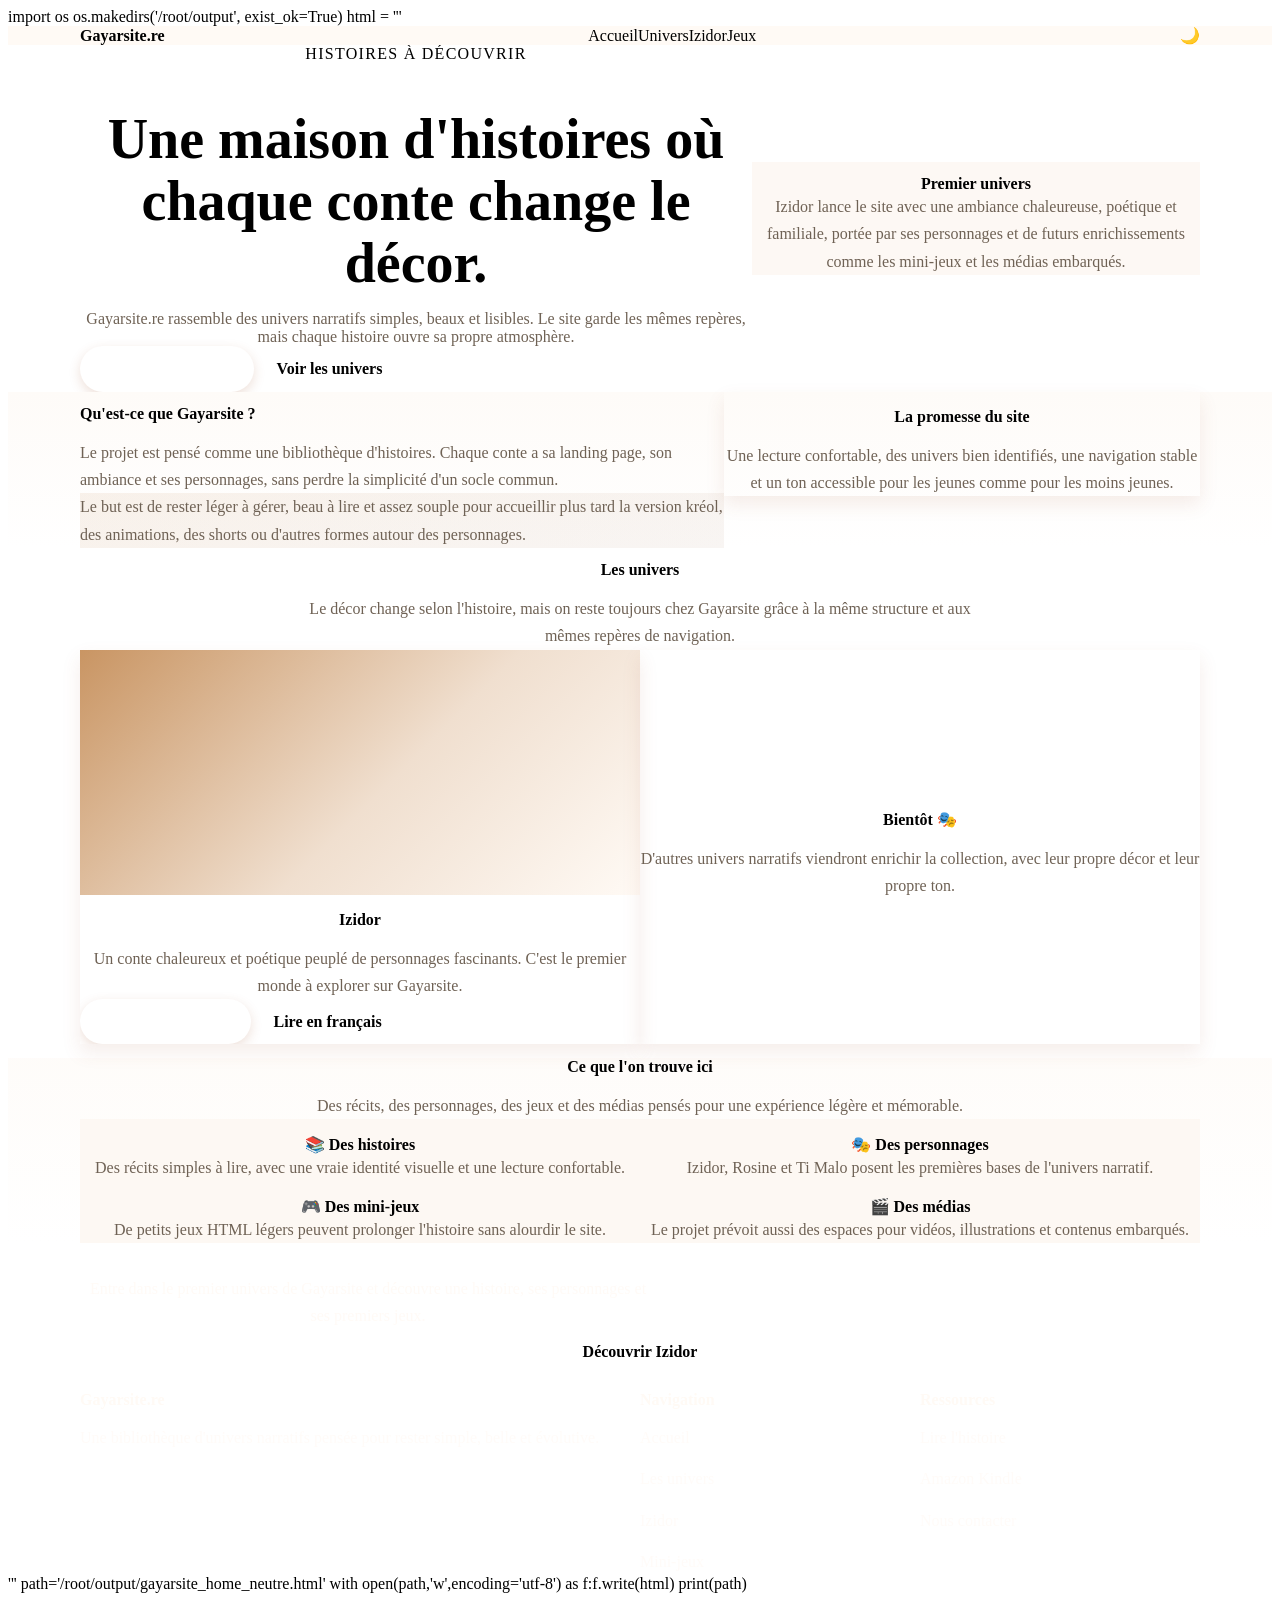
==== index.html @ 2371409d "Update index.html" ====
import os
os.makedirs('/root/output', exist_ok=True)
html = '''<!DOCTYPE html>
<html lang="fr">
<head>
  <meta charset="UTF-8">
  <meta name="viewport" content="width=device-width, initial-scale=1.0">
  <title>Gayarsite.re — Histoires et univers narratifs</title>
  <meta name="description" content="Gayarsite.re rassemble des histoires simples, belles et immersives. Découvrez Izidor, premier univers narratif du site.">
  <meta property="og:title" content="Gayarsite.re — Histoires et univers narratifs">
  <meta property="og:description" content="Chaque histoire a son univers, son décor et ses personnages.">
  <meta property="og:type" content="website">
  <meta property="og:url" content="https://gayarsite.re/">
  <meta name="twitter:card" content="summary_large_image">
  <meta name="twitter:title" content="Gayarsite.re — Histoires et univers narratifs">
  <meta name="twitter:description" content="Des histoires, des personnages, des mini-jeux et des univers à explorer.">
  <link rel="stylesheet" href="assets/commun/css/style.css">
  <link rel="stylesheet" href="assets/commun/css/theme-izidor.css">
  <link rel="icon" type="image/svg+xml" href="data:image/svg+xml,%3Csvg xmlns='http://www.w3.org/2000/svg' viewBox='0 0 100 100'%3E%3Crect width='100' height='100' rx='22' fill='%23fffaf5'/%3E%3Cpath d='M28 24h28c9 0 16 7 16 16v36H44c-9 0-16-7-16-16V24z' fill='none' stroke='%238c5431' stroke-width='6'/%3E%3Cpath d='M44 24v52' stroke='%23c99563' stroke-width='6'/%3E%3C/svg%3E">
  <style>
    :root{--color-surface:#fdf8f3;--color-muted:#6f6255;--color-inverse:#fffaf5}
    .skip-link{position:absolute;left:-9999px;top:auto}.skip-link:focus{left:1rem;top:1rem;background:#fff;padding:.75rem 1.25rem;border-radius:8px;z-index:2000;font-weight:600}
    .container{max-width:1120px;margin:0 auto;padding:0 var(--sp-lg)}
    header{position:sticky;top:0;z-index:100;background:rgba(255,250,245,.94);backdrop-filter:blur(12px);border-bottom:1px solid var(--color-border)}
    .header-content{max-width:1120px;margin:0 auto;padding:.85rem var(--sp-lg);display:flex;align-items:center;justify-content:space-between;gap:var(--sp-lg)}
    .logo{font-family:var(--font-serif);font-size:var(--text-xl);font-weight:700;color:var(--color-text);text-decoration:none}
    nav{display:flex;gap:var(--sp-lg);align-items:center}
    nav a{font-size:var(--text-sm);font-weight:500;color:var(--color-text);text-decoration:none;position:relative}
    nav a::after{content:"";position:absolute;bottom:-4px;left:0;width:0;height:2px;background:var(--color-primary);transition:width 150ms ease}
    nav a:hover::after,nav a.active::after{width:100%}
    nav a:hover{color:var(--color-primary)}
    .header-controls{display:flex;gap:.5rem;align-items:center}
    .icon-btn,.menu-toggle{background:none;border:1px solid var(--color-border);border-radius:999px;padding:.45rem .65rem;cursor:pointer;font-size:1rem;color:var(--color-text)}
    .menu-toggle{display:none}
    .hero{padding:var(--sp-3xl) 0;position:relative;overflow:hidden}
    .hero::before{content:"";position:absolute;inset:0;background:var(--hero-bg,radial-gradient(circle at 50% 40%,rgba(160,82,45,.14),transparent 60%));pointer-events:none}
    .hero-inner{position:relative;z-index:1;display:grid;grid-template-columns:1.2fr .8fr;gap:var(--sp-xl);align-items:center}
    .hero-label{font-size:var(--text-sm);letter-spacing:.08em;text-transform:uppercase;color:var(--color-primary);margin-bottom:var(--sp-md);display:block}
    .hero-copy h1{font-family:var(--font-serif);font-size:clamp(2.1rem,4.5vw,3.6rem);line-height:1.1;margin-bottom:var(--sp-lg)}
    .hero-copy>p{font-size:var(--text-lg);color:var(--color-muted);max-width:36rem;margin-bottom:var(--sp-xl)}
    .btn-row{display:flex;flex-wrap:wrap;gap:var(--sp-md)}
    .hero-panel{background:rgba(253,248,243,.9);border:1px solid var(--color-border);border-radius:var(--radius-lg);padding:var(--sp-xl);box-shadow:var(--shadow-md)}
    .hero-panel h2{font-family:var(--font-serif);font-size:var(--text-xl);margin-bottom:var(--sp-md)}
    .hero-panel p{color:var(--color-muted);font-size:var(--text-base);margin:0;line-height:1.7}
    .section{padding:var(--sp-2xl) 0}
    .section-title{font-family:var(--font-serif);font-size:var(--text-2xl);margin-bottom:var(--sp-md)}
    .section-intro{color:var(--color-muted);max-width:44rem;margin-bottom:var(--sp-xl);line-height:1.7}
    .center{text-align:center}.section-intro.center{margin-left:auto;margin-right:auto}
    .home-intro{padding:var(--sp-2xl) 0;border-top:1px solid var(--color-border);border-bottom:1px solid var(--color-border);background:linear-gradient(180deg,rgba(253,247,241,.5),transparent)}
    .intro-grid{display:grid;grid-template-columns:1.15fr .85fr;gap:var(--sp-xl);align-items:start}
    .accent-block{background:linear-gradient(135deg,rgba(201,149,99,.12),rgba(140,84,49,.06));border:1px solid var(--color-border);border-radius:var(--radius-lg);padding:var(--sp-xl);margin-top:var(--sp-lg)}
    .accent-block p{margin:0;color:var(--color-muted);line-height:1.7}
    .grid.cards-2{display:grid;grid-template-columns:repeat(2,minmax(0,1fr));gap:var(--sp-lg)}
    .card{background:var(--color-surface);border:1px solid var(--color-border);border-radius:var(--radius-lg);padding:var(--sp-xl);box-shadow:var(--shadow-sm);transition:transform 260ms ease,box-shadow 260ms ease}
    .card:hover{transform:translateY(-3px);box-shadow:var(--shadow-md)}
    .card h3{font-family:var(--font-serif);font-size:var(--text-xl);margin-bottom:var(--sp-md)}
    .card>p{color:var(--color-muted);line-height:1.7;margin-bottom:var(--sp-md)}
    .card>p:last-child{margin-bottom:0}
    .universe-card{padding:0;overflow:hidden}
    .universe-visual{aspect-ratio:16/7;background:linear-gradient(135deg,#c99563,#f0dfcf 55%,#fffaf5)}
    .universe-content{padding:var(--sp-xl)}
    .universe-content h3{font-family:var(--font-serif);font-size:var(--text-xl);margin-bottom:var(--sp-sm)}
    .universe-content>p{color:var(--color-muted);margin-bottom:var(--sp-lg);line-height:1.7}
    .feature-list{display:grid;grid-template-columns:repeat(2,minmax(0,1fr));gap:var(--sp-lg)}
    .feature-card{background:var(--color-surface);border:1px solid var(--color-border);border-radius:var(--radius-lg);padding:var(--sp-xl);box-shadow:var(--shadow-sm)}
    .feature-card h3{font-family:var(--font-serif);font-size:var(--text-lg);margin-bottom:var(--sp-sm)}
    .feature-card p{color:var(--color-muted);margin:0;line-height:1.7}
    .btn{display:inline-flex;align-items:center;justify-content:center;padding:.8rem 1.4rem;border-radius:999px;border:1px solid transparent;font-weight:600;font-size:var(--text-base);text-decoration:none;cursor:pointer;transition:transform 180ms ease,background 180ms ease,color 180ms ease,border-color 180ms ease}
    .btn:hover{transform:translateY(-1px);text-decoration:none}
    .btn-primary{background:var(--color-primary);color:white}
    .btn-primary:hover{background:#734324}
    .btn-secondary{background:transparent;border-color:var(--color-border);color:var(--color-text)}
    .btn-secondary:hover{border-color:var(--color-primary);color:var(--color-primary)}
    .cta-band{padding:var(--sp-3xl) 0}
    .cta-box{background:var(--color-primary);border-radius:calc(var(--radius-lg) + .5rem);padding:var(--sp-2xl);text-align:center;box-shadow:var(--shadow-lg)}
    .cta-box h2{font-family:var(--font-serif);font-size:var(--text-2xl);color:white;margin-bottom:var(--sp-md)}
    .cta-box>p{max-width:36rem;margin:0 auto var(--sp-xl);color:rgba(255,250,245,.9);line-height:1.7}
    .cta-box .btn{background:white;color:var(--color-primary);font-weight:700}
    .cta-box .btn:hover{background:var(--color-surface)}
    footer{margin-top:var(--sp-3xl);padding:var(--sp-2xl) 0;background:var(--color-dark-bg,#3d3328);border-top:1px solid var(--color-border)}
    .footer-grid{display:grid;grid-template-columns:2fr 1fr 1fr;gap:var(--sp-xl)}
    .footer-grid h3{font-family:var(--font-serif);font-size:var(--text-lg);color:var(--color-inverse);margin-bottom:var(--sp-md)}
    .footer-grid>div>p{font-size:var(--text-sm);color:rgba(255,250,245,.7);margin-bottom:var(--sp-sm);line-height:1.6}
    .footer-grid a{color:rgba(255,250,245,.75);text-decoration:none;font-size:var(--text-sm)}
    .footer-grid a:hover{color:var(--color-accent);text-decoration:underline}
    @media(max-width:900px){.hero-inner,.intro-grid,.grid.cards-2,.footer-grid{grid-template-columns:1fr}.hero{padding:var(--sp-2xl) 0}.hero-copy h1{font-size:clamp(1.9rem,7vw,2.8rem)}}
    @media(max-width:600px){.container{padding:0 var(--sp-md)}.header-content{padding:.75rem var(--sp-md)}.menu-toggle{display:inline-flex}nav{display:none;position:absolute;left:0;right:0;top:100%;flex-direction:column;background:var(--color-bg,#fffaf5);border-bottom:1px solid var(--color-border);padding:var(--sp-md) var(--sp-lg);gap:0;align-items:flex-start;z-index:200}nav.is-open{display:flex}nav a{padding:var(--sp-md) 0;border-bottom:1px solid var(--color-border);width:100%}nav a::after{display:none}.section,.hero{padding:var(--sp-xl) 0}.feature-list{grid-template-columns:1fr}.cta-box{padding:var(--sp-xl) var(--sp-lg)}.footer-grid{grid-template-columns:1fr;gap:var(--sp-lg)}}
    @media(prefers-reduced-motion:reduce){*,*::before,*::after{transition:none!important;animation:none!important}}
  </style>
</head>
<body class="theme-izidor">
  <a class="skip-link" href="#contenu">Aller au contenu</a>
  <header>
    <div class="header-content">
      <a href="index.html" class="logo">Gayarsite.re</a>
      <nav id="main-nav" aria-label="Navigation principale">
        <a href="index.html" class="active">Accueil</a>
        <a href="#univers">Univers</a>
        <a href="izidor/index.html">Izidor</a>
        <a href="izidor/jeux/index.html">Jeux</a>
      </nav>
      <div class="header-controls">
        <button class="icon-btn theme-toggle" type="button" aria-label="Activer le mode sombre">🌙</button>
        <button class="menu-toggle" type="button" aria-expanded="false" aria-controls="main-nav" aria-label="Ouvrir le menu">☰</button>
      </div>
    </div>
  </header>
  <main id="contenu">
    <section class="hero">
      <div class="container hero-inner">
        <div class="hero-copy">
          <span class="hero-label">Histoires à découvrir</span>
          <h1>Une maison d'histoires où chaque conte change le décor.</h1>
          <p>Gayarsite.re rassemble des univers narratifs simples, beaux et lisibles. Le site garde les mêmes repères, mais chaque histoire ouvre sa propre atmosphère.</p>
          <div class="btn-row">
            <a href="izidor/index.html" class="btn btn-primary">Entrer dans Izidor</a>
            <a href="#univers" class="btn btn-secondary">Voir les univers</a>
          </div>
        </div>
        <aside class="hero-panel" aria-label="Premier univers">
          <h2>Premier univers</h2>
          <p>Izidor lance le site avec une ambiance chaleureuse, poétique et familiale, portée par ses personnages et de futurs enrichissements comme les mini-jeux et les médias embarqués.</p>
        </aside>
      </div>
    </section>
    <section class="home-intro">
      <div class="container intro-grid">
        <div>
          <h2 class="section-title">Qu'est-ce que Gayarsite&nbsp;?</h2>
          <p class="section-intro">Le projet est pensé comme une bibliothèque d'histoires. Chaque conte a sa landing page, son ambiance et ses personnages, sans perdre la simplicité d'un socle commun.</p>
          <div class="accent-block">
            <p>Le but est de rester léger à gérer, beau à lire et assez souple pour accueillir plus tard la version kréol, des animations, des shorts ou d'autres formes autour des personnages.</p>
          </div>
        </div>
        <div class="card">
          <h3>La promesse du site</h3>
          <p>Une lecture confortable, des univers bien identifiés, une navigation stable et un ton accessible pour les jeunes comme pour les moins jeunes.</p>
        </div>
      </div>
    </section>
    <section id="univers" class="section">
      <div class="container">
        <h2 class="section-title">Les univers</h2>
        <p class="section-intro">Le décor change selon l'histoire, mais on reste toujours chez Gayarsite grâce à la même structure et aux mêmes repères de navigation.</p>
        <div class="grid cards-2">
          <article class="card universe-card">
            <div class="universe-visual" role="img" aria-label="Illustration de l'univers Izidor"></div>
            <div class="universe-content">
              <h3>Izidor</h3>
              <p>Un conte chaleureux et poétique peuplé de personnages fascinants. C'est le premier monde à explorer sur Gayarsite.</p>
              <div class="btn-row">
                <a href="izidor/index.html" class="btn btn-primary">Explorer l'univers</a>
                <a href="izidor/fr/index.html" class="btn btn-secondary">Lire en français</a>
              </div>
            </div>
          </article>
          <article class="card" style="display:flex;flex-direction:column;justify-content:center;min-height:220px;">
            <h3>Bientôt 🎭</h3>
            <p>D'autres univers narratifs viendront enrichir la collection, avec leur propre décor et leur propre ton.</p>
          </article>
        </div>
      </div>
    </section>
    <section class="section" style="background:linear-gradient(180deg,rgba(253,247,241,.4),transparent)">
      <div class="container">
        <h2 class="section-title center">Ce que l'on trouve ici</h2>
        <p class="section-intro center">Des récits, des personnages, des jeux et des médias pensés pour une expérience légère et mémorable.</p>
        <div class="feature-list">
          <article class="feature-card">
            <h3>📚 Des histoires</h3>
            <p>Des récits simples à lire, avec une vraie identité visuelle et une lecture confortable.</p>
          </article>
          <article class="feature-card">
            <h3>🎭 Des personnages</h3>
            <p>Izidor, Rosine et Ti Malo posent les premières bases de l'univers narratif.</p>
          </article>
          <article class="feature-card">
            <h3>🎮 Des mini-jeux</h3>
            <p>De petits jeux HTML légers peuvent prolonger l'histoire sans alourdir le site.</p>
          </article>
          <article class="feature-card">
            <h3>🎬 Des médias</h3>
            <p>Le projet prévoit aussi des espaces pour vidéos, illustrations et contenus embarqués.</p>
          </article>
        </div>
      </div>
    </section>
    <section class="cta-band">
      <div class="container">
        <div class="cta-box">
          <h2>Commencer avec Izidor</h2>
          <p>Entre dans le premier univers de Gayarsite et découvre une histoire, ses personnages et ses premiers jeux.</p>
          <a href="izidor/index.html" class="btn">Découvrir Izidor</a>
        </div>
      </div>
    </section>
  </main>
  <footer>
    <div class="container footer-grid">
      <div>
        <h3>Gayarsite.re</h3>
        <p>Une bibliothèque d'univers narratifs pensée pour rester simple, belle et évolutive.</p>
      </div>
      <div>
        <h3>Navigation</h3>
        <p><a href="index.html">Accueil</a></p>
        <p><a href="#univers">Les univers</a></p>
        <p><a href="izidor/index.html">Izidor</a></p>
        <p><a href="izidor/jeux/index.html">Mini-jeux</a></p>
      </div>
      <div>
        <h3>Ressources</h3>
        <p><a href="izidor/fr/index.html">Lire l'histoire</a></p>
        <p><a href="https://amazon.fr/" target="_blank" rel="noopener noreferrer">Amazon Kindle</a></p>
        <p><a href="mailto:contact@gayarsite.re">Nous contacter</a></p>
      </div>
    </div>
  </footer>
  <script>
    const toggle = document.querySelector('.menu-toggle');
    const nav = document.querySelector('#main-nav');
    if (toggle && nav) {
      toggle.addEventListener('click', () => {
        const open = nav.classList.toggle('is-open');
        toggle.setAttribute('aria-expanded', String(open));
      });
    }
  </script>
</body>
</html>'''
path='/root/output/gayarsite_home_neutre.html'
with open(path,'w',encoding='utf-8') as f:f.write(html)
print(path)
---- assets/commun/css/style.css ----
import os, json
os.makedirs('/root/output', exist_ok=True)
css = r''':root {
  --font-serif: 'Georgia', 'Garamond', serif;
  --font-sans: -apple-system, BlinkMacSystemFont, 'Segoe UI', 'Roboto', 'Helvetica Neue', sans-serif;
  --font-mono: 'Courier New', monospace;
  --sp-xs: 0.5rem;
  --sp-sm: 1rem;
  --sp-md: 1.5rem;
  --sp-lg: 2rem;
  --sp-xl: 3rem;
  --sp-2xl: 4rem;
  --sp-3xl: 5rem;
  --text-sm: 0.875rem;
  --text-base: 1rem;
  --text-lg: 1.125rem;
  --text-xl: 1.5rem;
  --text-2xl: 2rem;
  --text-3xl: 2.5rem;
  --text-4xl: 3.5rem;
  --line-tight: 1.2;
  --line-normal: 1.5;
  --line-relaxed: 1.75;
  --radius-sm: 4px;
  --radius-md: 8px;
  --radius-lg: 12px;
  --radius-xl: 16px;
  --shadow-sm: 0 1px 2px rgba(0, 0, 0, 0.05);
  --shadow-md: 0 4px 6px rgba(0, 0, 0, 0.1);
  --shadow-lg: 0 8px 16px rgba(0, 0, 0, 0.15);
  --shadow-xl: 0 16px 32px rgba(0, 0, 0, 0.2);
  --transition-fast: 150ms ease-in-out;
  --transition-normal: 300ms ease-in-out;
  --transition-slow: 500ms ease-in-out;
  --z-base: 1;
  --z-dropdown: 100;
  --z-sticky: 500;
  --z-modal: 1000;
  --color-bg: #fffaf5;
  --color-surface: #fdf8f3;
  --color-light: #f5ebdf;
  --color-soft: #efe0cf;
  --color-text: #2c2416;
  --color-muted: #6f6255;
  --color-primary: #a0522d;
  --color-accent: #d4a574;
  --color-secondary: #e8d4c0;
  --color-border: rgba(160, 82, 45, 0.18);
  --color-dark: #1f1812;
  --color-dark-bg: #2b241d;
  --color-inverse: #fffaf5;
  --hero-bg: radial-gradient(circle at 50% 50%, rgba(160, 82, 45, 0.1) 0%, transparent 100%);
  color-scheme: light dark;
}
*,*::before,*::after{box-sizing:border-box;margin:0;padding:0}
html{scroll-behavior:smooth;-webkit-font-smoothing:antialiased;-moz-osx-font-smoothing:grayscale}
body{font-family:var(--font-sans);font-size:var(--text-base);line-height:var(--line-normal);color:var(--color-text);background-color:var(--color-bg);transition:background-color var(--transition-normal),color var(--transition-normal)}
h1,h2,h3,h4,h5,h6{font-family:var(--font-serif);font-weight:700;line-height:var(--line-tight);margin-bottom:var(--sp-md);color:var(--color-text)}
h1{font-size:var(--text-4xl)}h2{font-size:var(--text-3xl)}h3{font-size:var(--text-2xl)}h4{font-size:var(--text-xl)}h5,h6{font-size:var(--text-lg)}
p{margin-bottom:var(--sp-md);line-height:var(--line-relaxed)}
a{color:var(--color-primary);text-decoration:none;transition:color var(--transition-fast)}
a:hover{color:var(--color-accent);text-decoration:underline}
a:focus-visible,button:focus-visible{outline:2px solid var(--color-primary);outline-offset:2px}
img{max-width:100%;height:auto;display:block}
header{position:sticky;top:0;z-index:var(--z-sticky);background-color:var(--color-bg);border-bottom:1px solid var(--color-border)}
.header-content{display:flex;align-items:center;justify-content:space-between;padding:var(--sp-md) var(--sp-lg);max-width:1400px;margin:0 auto;gap:var(--sp-md)}
.logo{font-family:var(--font-serif);font-size:var(--text-2xl);font-weight:700;color:var(--color-primary);display:flex;align-items:center;gap:var(--sp-sm)}
nav{display:flex;gap:var(--sp-lg);align-items:center}
nav a{font-size:var(--text-sm);font-weight:500;color:var(--color-text);position:relative}
nav a:hover{color:var(--color-primary);text-decoration:none}
nav a::after{content:'';position:absolute;bottom:-4px;left:0;width:0;height:2px;background-color:var(--color-primary);transition:width var(--transition-fast)}
nav a:hover::after,nav a.active::after{width:100%}
.header-controls{display:flex;gap:var(--sp-sm);align-items:center}
button.theme-toggle,button.menu-toggle,.icon-btn,.menu-toggle{background:none;border:1px solid var(--color-border);cursor:pointer;font-size:var(--text-xl);padding:var(--sp-xs);color:var(--color-text);border-radius:999px}
button.theme-toggle:hover,button.menu-toggle:hover{color:var(--color-primary)}
button.menu-toggle{display:none}
main{max-width:1400px;margin:0 auto}
section{padding:var(--sp-2xl) var(--sp-lg)}
section.hero{padding:var(--sp-3xl) var(--sp-lg);text-align:center;position:relative;overflow:hidden}
section.hero::before{content:'';position:absolute;inset:0;background:var(--hero-bg);z-index:0}
section.hero > *{position:relative;z-index:1}
section.hero h1{margin-bottom:var(--sp-lg);font-size:clamp(2rem,10vw,3.5rem)}
section.hero p{margin-bottom:var(--sp-lg);font-size:var(--text-lg);max-width:800px;margin-left:auto;margin-right:auto}
.container{max-width:1400px;margin:0 auto;padding:0 var(--sp-lg)}
.btn{display:inline-block;padding:var(--sp-md) var(--sp-lg);border:none;border-radius:var(--radius-lg);font-family:inherit;font-size:var(--text-base);font-weight:600;cursor:pointer;transition:transform var(--transition-fast),background-color var(--transition-fast),color var(--transition-fast),box-shadow var(--transition-fast);text-decoration:none;text-align:center}
.btn:hover{transform:translateY(-2px);text-decoration:none}
.btn-primary{background-color:var(--color-primary);color:white}.btn-primary:hover{background-color:var(--color-accent);box-shadow:var(--shadow-md)}
.btn-secondary{background-color:var(--color-secondary);color:var(--color-dark);border:1px solid var(--color-primary)}.btn-secondary:hover{background-color:var(--color-light)}
.btn-tertiary{background-color:transparent;color:var(--color-primary);border:2px solid var(--color-primary)}.btn-tertiary:hover{background-color:var(--color-primary);color:white}
.btn-disabled,.btn:disabled{opacity:0.5;cursor:not-allowed;pointer-events:none}
.btn-block{display:block;width:100%}.btn-sm{padding:var(--sp-sm) var(--sp-md);font-size:var(--text-sm)}.btn-lg{padding:var(--sp-lg) var(--sp-xl);font-size:var(--text-lg)}
.card{background-color:var(--color-light);border-radius:var(--radius-lg);overflow:hidden;box-shadow:var(--shadow-md);transition:transform var(--transition-normal),box-shadow var(--transition-normal);text-align:center}
.card:hover{transform:translateY(-4px);box-shadow:var(--shadow-lg)}
.card-image{width:100%;height:300px;object-fit:cover}.card-content{padding:var(--sp-lg)}.card-title{font-size:var(--text-xl);font-family:var(--font-serif);margin-bottom:var(--sp-md)}.card-text{font-size:var(--text-base);color:var(--color-text);margin-bottom:var(--sp-md)}
.cards-grid{display:grid;grid-template-columns:repeat(auto-fit,minmax(240px,1fr));gap:var(--sp-lg);margin:var(--sp-lg) 0}
.content-wrapper{max-width:900px;margin:0 auto;padding:var(--sp-lg)}
.article-content{font-size:var(--text-lg);line-height:var(--line-relaxed)}
.article-content h2,.article-content h3{margin-top:var(--sp-xl);margin-bottom:var(--sp-md)}
.article-content p{margin-bottom:var(--sp-md)}
.character-card{display:flex;gap:var(--sp-lg);margin:var(--sp-xl) 0;padding:var(--sp-lg);background-color:var(--color-light);border-radius:var(--radius-lg);align-items:flex-start}
.character-image{flex-shrink:0;width:150px;height:150px;border-radius:var(--radius-lg);object-fit:cover}
.character-content h3{margin-top:0}
.media-section{margin:var(--sp-xl) 0;padding:var(--sp-lg);background-color:var(--color-light);border-radius:var(--radius-lg);text-align:center}
.media-embed{position:relative;width:100%;padding-bottom:56.25%;height:0;overflow:hidden;border-radius:var(--radius-lg);margin:var(--sp-lg) 0;background-color:#000}
.media-embed iframe{position:absolute;inset:0;width:100%;height:100%;border:none;border-radius:var(--radius-lg)}
.kindle-block{margin:var(--sp-xl) 0;padding:var(--sp-lg);background:linear-gradient(135deg,var(--color-primary) 0%,var(--color-accent) 100%);border-radius:var(--radius-lg);text-align:center;color:white;box-shadow:var(--shadow-md)}
.kindle-block h3{color:white}.kindle-block p{color:rgba(255,255,255,0.95)}.kindle-block .btn{margin-top:var(--sp-md);background-color:white;color:var(--color-primary)}
.coming-soon{text-align:center;padding:var(--sp-3xl) var(--sp-lg);background-color:var(--color-light);border-radius:var(--radius-lg);border:2px dashed var(--color-secondary)}
.breadcrumb{display:flex;gap:var(--sp-sm);margin:var(--sp-lg) 0;font-size:var(--text-sm);padding:0 var(--sp-lg)}
.breadcrumb a{color:var(--color-primary)}.breadcrumb span{color:var(--color-text);opacity:0.7}
.footer-content{max-width:1400px;margin:0 auto}
footer{margin-top:var(--sp-3xl);padding:var(--sp-2xl) var(--sp-lg);background-color:var(--color-dark-bg);border-top:1px solid var(--color-border);color:var(--color-inverse)}
.footer-grid{display:grid;grid-template-columns:repeat(auto-fit,minmax(250px,1fr));gap:var(--sp-2xl);margin-bottom:var(--sp-2xl)}
.footer-section h3{font-size:var(--text-lg);margin-bottom:var(--sp-md)}.footer-section ul{list-style:none}.footer-section li{margin-bottom:var(--sp-sm)}.footer-section a{font-size:var(--text-sm);color:var(--color-inverse)}
.footer-bottom{border-top:1px solid var(--color-border);padding-top:var(--sp-lg);text-align:center;font-size:var(--text-sm);opacity:0.8}
.text-center{text-align:center}.text-right{text-align:right}.mt-0{margin-top:0}.mt-xs{margin-top:var(--sp-xs)}.mt-sm{margin-top:var(--sp-sm)}.mt-md{margin-top:var(--sp-md)}.mt-lg{margin-top:var(--sp-lg)}.mt-xl{margin-top:var(--sp-xl)}.mb-0{margin-bottom:0}.mb-xs{margin-bottom:var(--sp-xs)}.mb-sm{margin-bottom:var(--sp-sm)}.mb-md{margin-bottom:var(--sp-md)}.mb-lg{margin-bottom:var(--sp-lg)}.mb-xl{margin-bottom:var(--sp-xl)}.py-lg{padding:var(--sp-lg) 0}.px-lg{padding:0 var(--sp-lg)}
.sr-only{position:absolute;width:1px;height:1px;padding:0;margin:-1px;overflow:hidden;clip:rect(0,0,0,0);white-space:nowrap;border-width:0}
.hero, .section, .cta-box, .intro-band, .story, .panel { text-align: center; }
.section-intro, .intro-band p, .story p, .cta-box p { max-width: 52rem; margin-left: auto; margin-right: auto; }
.card p, .character-card p, .panel p { margin-left: auto; margin-right: auto; }
@media (max-width:768px){:root{--text-4xl:2.5rem;--text-3xl:2rem;--text-2xl:1.5rem;--sp-3xl:3rem;--sp-2xl:2.5rem}button.menu-toggle{display:block}nav{position:absolute;top:100%;left:0;right:0;flex-direction:column;gap:0;background-color:var(--color-bg);border-bottom:1px solid var(--color-border);padding:var(--sp-md);display:none;align-items:flex-start}nav.active{display:flex}nav a{padding:var(--sp-md);border-bottom:1px solid var(--color-border);width:100%}nav a::after{display:none}.header-content{padding:var(--sp-md)}section{padding:var(--sp-xl) var(--sp-md)}.cards-grid{grid-template-columns:1fr}.character-card{flex-direction:column;align-items:center;text-align:center}.card-image{height:240px}}
@media (prefers-reduced-motion:reduce){*,*::before,*::after{animation-duration:0.01ms!important;animation-iteration-count:1!important;transition-duration:0.01ms!important;scroll-behavior:auto!important}}'''
path='/root/output/gayarsite_global_izidor.css'
with open(path,'w',encoding='utf-8') as f: f.write(css)
print(path)
---- assets/commun/css/theme-izidor.css ----
import os
os.makedirs('/root/output', exist_ok=True)
css = r''':root{
  --color-primary:#8c5431;
  --color-accent:#c99563;
  --color-secondary:#e8d4c0;
  --color-light:#fdf8f3;
  --color-dark:#2c2416;
  --color-text:#2c2416;
  --color-bg:#fffaf5;
  --color-border:rgba(140,84,49,.18);
  --color-dark-bg:#3d3328;
  --hero-bg:radial-gradient(circle at 50% 40%, rgba(160,82,45,.15) 0%, transparent 60%),linear-gradient(180deg, rgba(253,248,243,1) 0%, rgba(232,212,192,.18) 100%);
}
.theme-izidor{--color-primary:#8c5431;--color-accent:#c99563;--color-secondary:#e8d4c0;--color-light:#fdf8f3;--color-dark:#2c2416;--color-text:#2c2416;--color-bg:#fffaf5;--color-border:rgba(140,84,49,.18);--color-dark-bg:#3d3328;--hero-bg:radial-gradient(circle at 50% 40%, rgba(160,82,45,.15) 0%, transparent 60%),linear-gradient(180deg, rgba(253,248,243,1) 0%, rgba(232,212,192,.18) 100%);background-image:radial-gradient(circle at 20% 80%, rgba(212,165,116,.03) 0%, transparent 50%),radial-gradient(circle at 80% 20%, rgba(160,82,45,.02) 0%, transparent 50%)}
@media (prefers-color-scheme: dark){.theme-izidor{--color-text:#e8d4c0;--color-bg:#2c2416;--color-light:#3d3328;--color-secondary:#5a4636;--color-dark-bg:#1a1512;--color-border:rgba(160,82,45,.35);--hero-bg:radial-gradient(circle at 50% 40%, rgba(160,82,45,.18) 0%, transparent 60%),linear-gradient(180deg, rgba(44,36,22,1) 0%, rgba(61,51,40,1) 100%)}}
.theme-izidor header{background:rgba(255,250,245,.95);backdrop-filter:blur(12px)}
.theme-izidor footer{background-color:var(--color-dark-bg);color:var(--color-secondary)}
.theme-izidor .footer-section a{color:var(--color-secondary)}
.theme-izidor .footer-section a:hover{color:var(--color-accent)}
.theme-izidor section.hero{background:var(--hero-bg)}
.theme-izidor .card,.theme-izidor .character-card,.theme-izidor .media-section,.theme-izidor .coming-soon{background:linear-gradient(135deg, var(--color-light) 0%, rgba(232,212,192,.22) 100%);border:1px solid var(--color-border);box-shadow:0 8px 18px rgba(160,82,45,.10)}
.theme-izidor .card-title,.theme-izidor .character-content h3,.theme-izidor .media-section h3,.theme-izidor .section-title{color:var(--color-primary)}
.theme-izidor .character-image{border:3px solid var(--color-accent);box-shadow:0 4px 12px rgba(160,82,45,.18)}
.theme-izidor .btn-primary{background:var(--color-primary);box-shadow:0 4px 12px rgba(160,82,45,.18)}
.theme-izidor .btn-primary:hover{background:#734324}
.theme-izidor .btn-secondary{background-color:var(--color-secondary);color:var(--color-primary);border:1px solid var(--color-primary)}
.theme-izidor .btn-secondary:hover{background-color:var(--color-accent);color:#fff}
.theme-izidor .btn-tertiary{color:var(--color-primary);border:2px solid var(--color-primary)}
.theme-izidor .btn-tertiary:hover{background-color:var(--color-primary);color:#fff}
.theme-izidor .kindle-block{background:linear-gradient(135deg, var(--color-primary) 0%, var(--color-accent) 100%);box-shadow:0 8px 24px rgba(160,82,45,.24)}
.theme-izidor .teaser-history{background:linear-gradient(135deg, rgba(212,165,116,.12) 0%, rgba(160,82,45,.06) 100%);border:1px solid var(--color-accent)}
.theme-izidor .universes-section{background:linear-gradient(135deg, rgba(253,248,243,.5) 0%, rgba(232,212,192,.1) 100%)}
.theme-izidor .narrative-section{border-bottom:1px solid rgba(212,165,116,.2)}
.theme-izidor .narrative-section h2{color:var(--color-primary);border-left:4px solid var(--color-accent);padding-left:var(--sp-md)}
.theme-izidor .games-section{background:linear-gradient(135deg, rgba(232,212,192,.2) 0%, rgba(212,165,116,.1) 100%)}
@media (max-width:768px){.theme-izidor .universes-grid{grid-template-columns:1fr}}'''
path='/root/output/theme_izidor_rectifie.css'
with open(path,'w',encoding='utf-8') as f:f.write(css)
print(path)
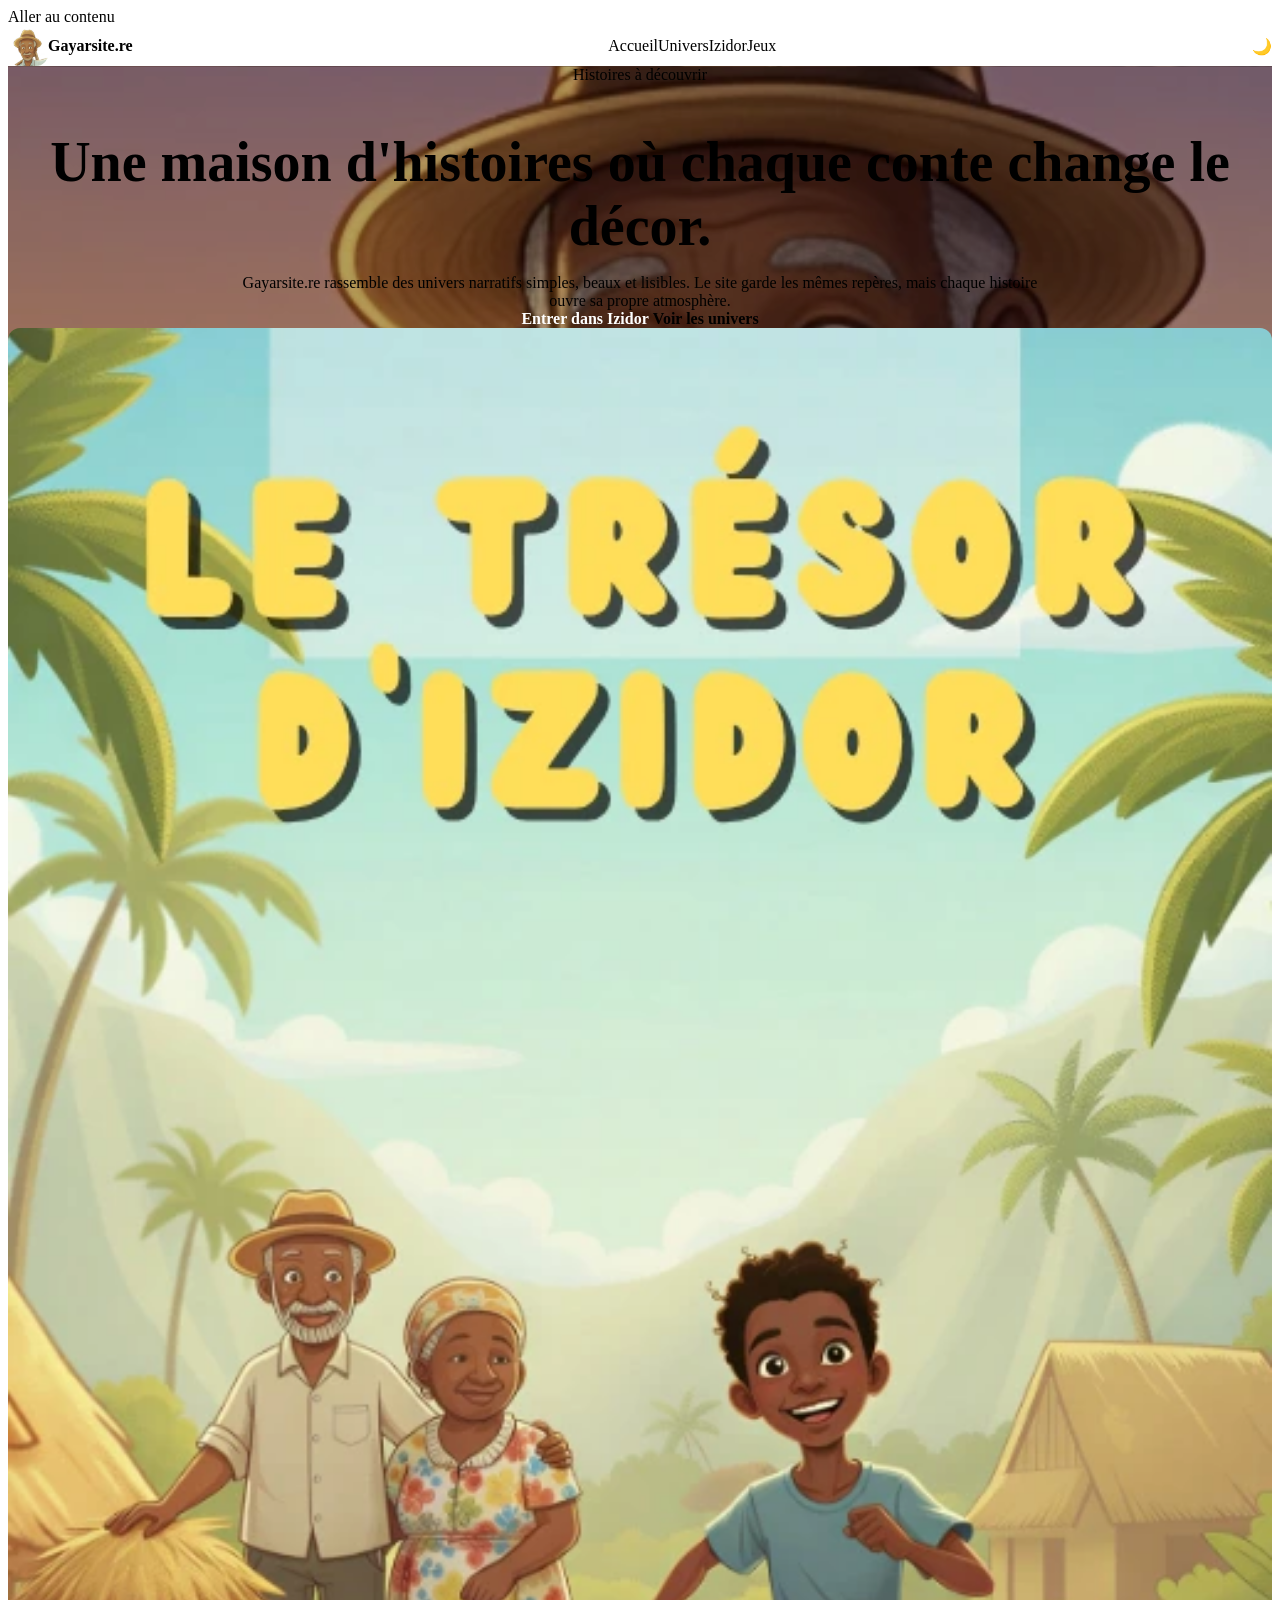
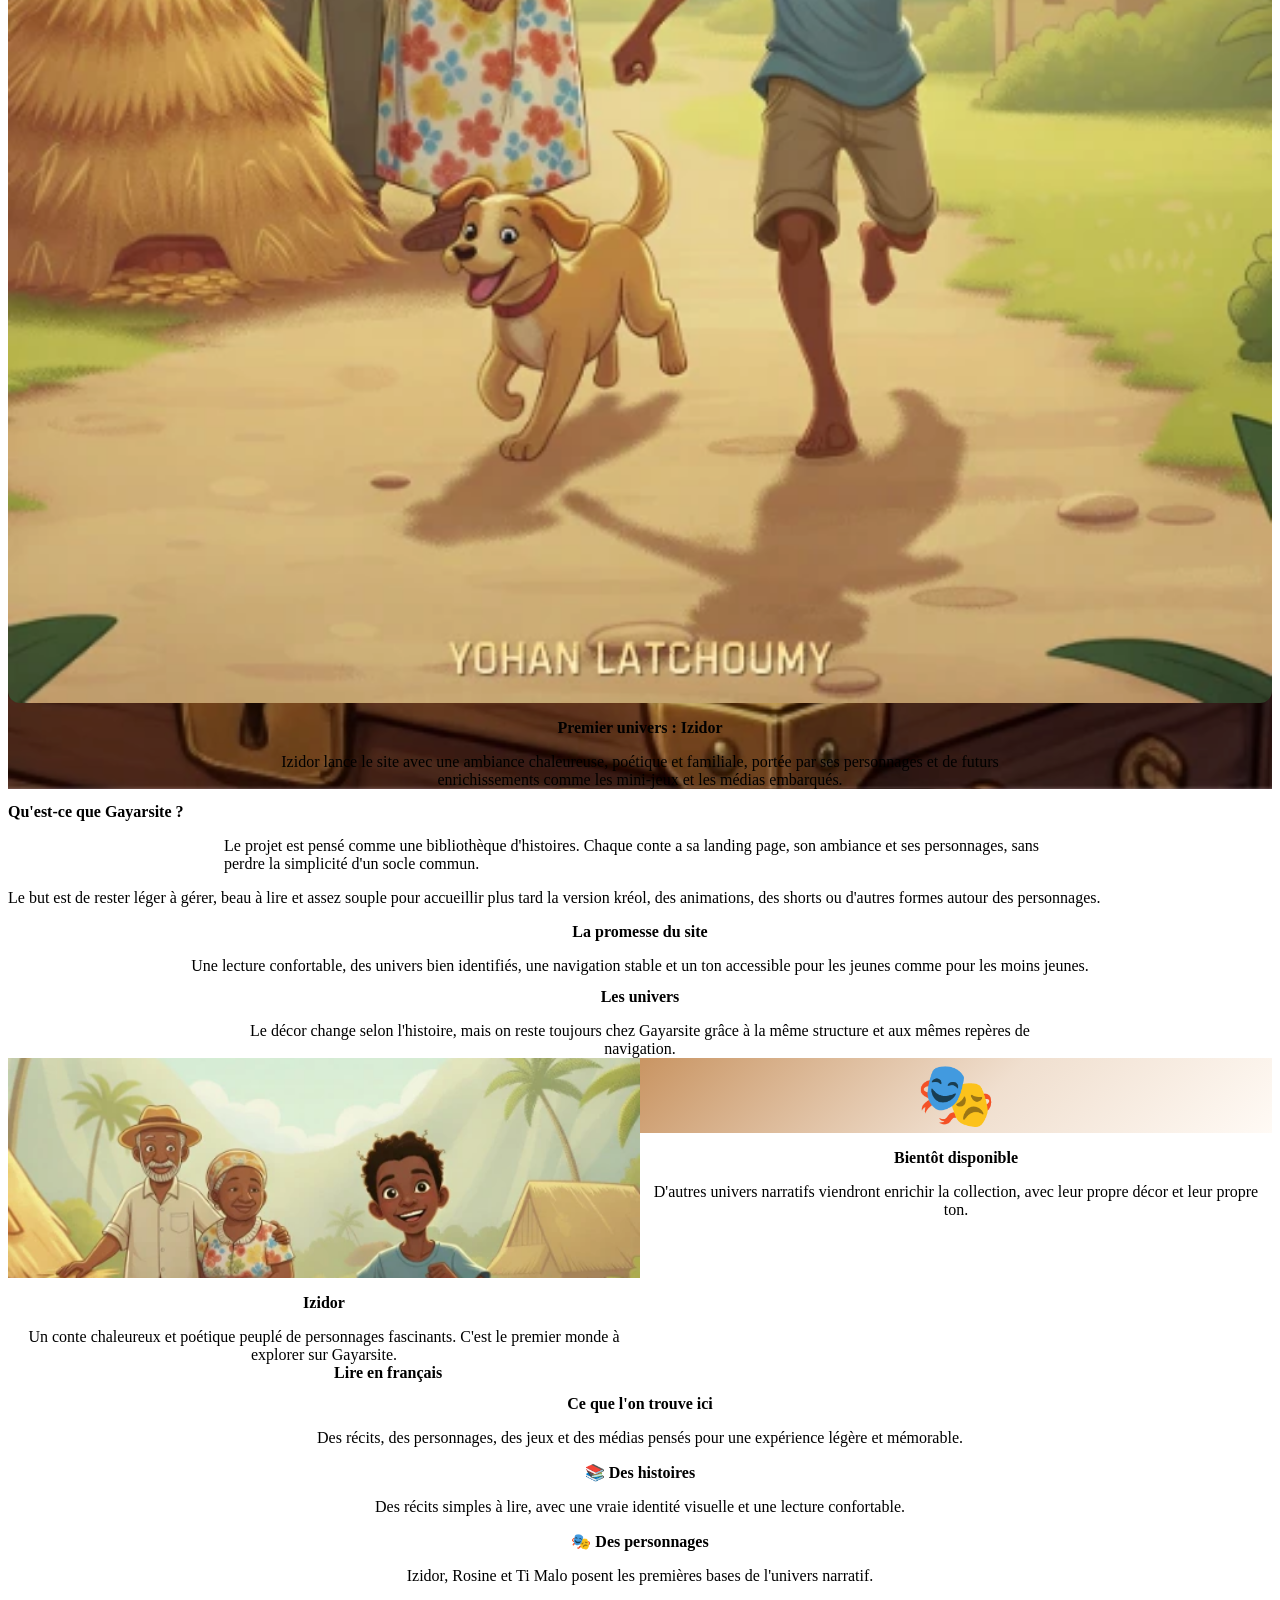
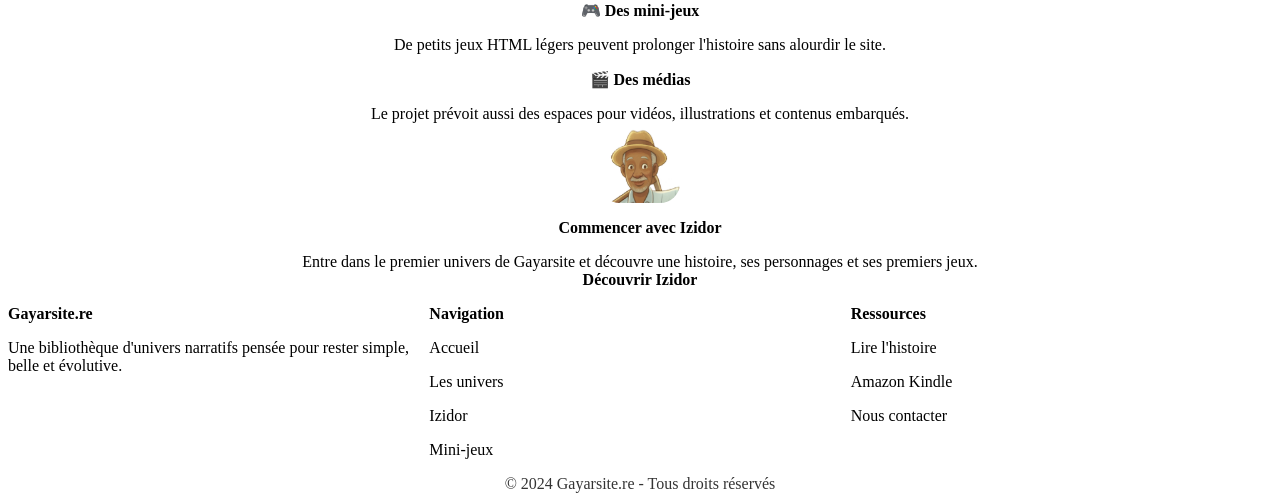
==== commit dfb74a50: "Update index.html" ====
--- a/index.html
+++ b/index.html
@@ -1,112 +1,55 @@
-import os
-os.makedirs('/root/output', exist_ok=True)
-html = '''<!DOCTYPE html>
+<!DOCTYPE html>
 <html lang="fr">
 <head>
   <meta charset="UTF-8">
   <meta name="viewport" content="width=device-width, initial-scale=1.0">
-  <title>Gayarsite.re — Histoires et univers narratifs</title>
+  <title>Gayarsite.re — Histoires et univers narratifs | Izidor</title>
   <meta name="description" content="Gayarsite.re rassemble des histoires simples, belles et immersives. Découvrez Izidor, premier univers narratif du site.">
-  <meta property="og:title" content="Gayarsite.re — Histoires et univers narratifs">
-  <meta property="og:description" content="Chaque histoire a son univers, son décor et ses personnages.">
+  <meta name="keywords" content="histoires, univers narratifs, Izidor, contes, lecture">
+  <meta name="author" content="Gayarsite.re">
+  <meta property="og:title" content="Gayarsite.re — Histoires et univers narratifs | Izidor">
+  <meta property="og:description" content="Plongez dans l'univers chaleureux d'Izidor. Une histoire poétique et immersive.">
   <meta property="og:type" content="website">
   <meta property="og:url" content="https://gayarsite.re/">
+  <meta property="og:image" content="/assets/commun/images/izidor-cover.webp">
   <meta name="twitter:card" content="summary_large_image">
   <meta name="twitter:title" content="Gayarsite.re — Histoires et univers narratifs">
   <meta name="twitter:description" content="Des histoires, des personnages, des mini-jeux et des univers à explorer.">
+  <meta name="twitter:image" content="/assets/commun/images/izidor-cover.webp">
+  
+  <!-- Styles -->
   <link rel="stylesheet" href="assets/commun/css/style.css">
-  <link rel="stylesheet" href="assets/commun/css/theme-izidor.css">
+  
+  <!-- Favicon -->
   <link rel="icon" type="image/svg+xml" href="data:image/svg+xml,%3Csvg xmlns='http://www.w3.org/2000/svg' viewBox='0 0 100 100'%3E%3Crect width='100' height='100' rx='22' fill='%23fffaf5'/%3E%3Cpath d='M28 24h28c9 0 16 7 16 16v36H44c-9 0-16-7-16-16V24z' fill='none' stroke='%238c5431' stroke-width='6'/%3E%3Cpath d='M44 24v52' stroke='%23c99563' stroke-width='6'/%3E%3C/svg%3E">
-  <style>
-    :root{--color-surface:#fdf8f3;--color-muted:#6f6255;--color-inverse:#fffaf5}
-    .skip-link{position:absolute;left:-9999px;top:auto}.skip-link:focus{left:1rem;top:1rem;background:#fff;padding:.75rem 1.25rem;border-radius:8px;z-index:2000;font-weight:600}
-    .container{max-width:1120px;margin:0 auto;padding:0 var(--sp-lg)}
-    header{position:sticky;top:0;z-index:100;background:rgba(255,250,245,.94);backdrop-filter:blur(12px);border-bottom:1px solid var(--color-border)}
-    .header-content{max-width:1120px;margin:0 auto;padding:.85rem var(--sp-lg);display:flex;align-items:center;justify-content:space-between;gap:var(--sp-lg)}
-    .logo{font-family:var(--font-serif);font-size:var(--text-xl);font-weight:700;color:var(--color-text);text-decoration:none}
-    nav{display:flex;gap:var(--sp-lg);align-items:center}
-    nav a{font-size:var(--text-sm);font-weight:500;color:var(--color-text);text-decoration:none;position:relative}
-    nav a::after{content:"";position:absolute;bottom:-4px;left:0;width:0;height:2px;background:var(--color-primary);transition:width 150ms ease}
-    nav a:hover::after,nav a.active::after{width:100%}
-    nav a:hover{color:var(--color-primary)}
-    .header-controls{display:flex;gap:.5rem;align-items:center}
-    .icon-btn,.menu-toggle{background:none;border:1px solid var(--color-border);border-radius:999px;padding:.45rem .65rem;cursor:pointer;font-size:1rem;color:var(--color-text)}
-    .menu-toggle{display:none}
-    .hero{padding:var(--sp-3xl) 0;position:relative;overflow:hidden}
-    .hero::before{content:"";position:absolute;inset:0;background:var(--hero-bg,radial-gradient(circle at 50% 40%,rgba(160,82,45,.14),transparent 60%));pointer-events:none}
-    .hero-inner{position:relative;z-index:1;display:grid;grid-template-columns:1.2fr .8fr;gap:var(--sp-xl);align-items:center}
-    .hero-label{font-size:var(--text-sm);letter-spacing:.08em;text-transform:uppercase;color:var(--color-primary);margin-bottom:var(--sp-md);display:block}
-    .hero-copy h1{font-family:var(--font-serif);font-size:clamp(2.1rem,4.5vw,3.6rem);line-height:1.1;margin-bottom:var(--sp-lg)}
-    .hero-copy>p{font-size:var(--text-lg);color:var(--color-muted);max-width:36rem;margin-bottom:var(--sp-xl)}
-    .btn-row{display:flex;flex-wrap:wrap;gap:var(--sp-md)}
-    .hero-panel{background:rgba(253,248,243,.9);border:1px solid var(--color-border);border-radius:var(--radius-lg);padding:var(--sp-xl);box-shadow:var(--shadow-md)}
-    .hero-panel h2{font-family:var(--font-serif);font-size:var(--text-xl);margin-bottom:var(--sp-md)}
-    .hero-panel p{color:var(--color-muted);font-size:var(--text-base);margin:0;line-height:1.7}
-    .section{padding:var(--sp-2xl) 0}
-    .section-title{font-family:var(--font-serif);font-size:var(--text-2xl);margin-bottom:var(--sp-md)}
-    .section-intro{color:var(--color-muted);max-width:44rem;margin-bottom:var(--sp-xl);line-height:1.7}
-    .center{text-align:center}.section-intro.center{margin-left:auto;margin-right:auto}
-    .home-intro{padding:var(--sp-2xl) 0;border-top:1px solid var(--color-border);border-bottom:1px solid var(--color-border);background:linear-gradient(180deg,rgba(253,247,241,.5),transparent)}
-    .intro-grid{display:grid;grid-template-columns:1.15fr .85fr;gap:var(--sp-xl);align-items:start}
-    .accent-block{background:linear-gradient(135deg,rgba(201,149,99,.12),rgba(140,84,49,.06));border:1px solid var(--color-border);border-radius:var(--radius-lg);padding:var(--sp-xl);margin-top:var(--sp-lg)}
-    .accent-block p{margin:0;color:var(--color-muted);line-height:1.7}
-    .grid.cards-2{display:grid;grid-template-columns:repeat(2,minmax(0,1fr));gap:var(--sp-lg)}
-    .card{background:var(--color-surface);border:1px solid var(--color-border);border-radius:var(--radius-lg);padding:var(--sp-xl);box-shadow:var(--shadow-sm);transition:transform 260ms ease,box-shadow 260ms ease}
-    .card:hover{transform:translateY(-3px);box-shadow:var(--shadow-md)}
-    .card h3{font-family:var(--font-serif);font-size:var(--text-xl);margin-bottom:var(--sp-md)}
-    .card>p{color:var(--color-muted);line-height:1.7;margin-bottom:var(--sp-md)}
-    .card>p:last-child{margin-bottom:0}
-    .universe-card{padding:0;overflow:hidden}
-    .universe-visual{aspect-ratio:16/7;background:linear-gradient(135deg,#c99563,#f0dfcf 55%,#fffaf5)}
-    .universe-content{padding:var(--sp-xl)}
-    .universe-content h3{font-family:var(--font-serif);font-size:var(--text-xl);margin-bottom:var(--sp-sm)}
-    .universe-content>p{color:var(--color-muted);margin-bottom:var(--sp-lg);line-height:1.7}
-    .feature-list{display:grid;grid-template-columns:repeat(2,minmax(0,1fr));gap:var(--sp-lg)}
-    .feature-card{background:var(--color-surface);border:1px solid var(--color-border);border-radius:var(--radius-lg);padding:var(--sp-xl);box-shadow:var(--shadow-sm)}
-    .feature-card h3{font-family:var(--font-serif);font-size:var(--text-lg);margin-bottom:var(--sp-sm)}
-    .feature-card p{color:var(--color-muted);margin:0;line-height:1.7}
-    .btn{display:inline-flex;align-items:center;justify-content:center;padding:.8rem 1.4rem;border-radius:999px;border:1px solid transparent;font-weight:600;font-size:var(--text-base);text-decoration:none;cursor:pointer;transition:transform 180ms ease,background 180ms ease,color 180ms ease,border-color 180ms ease}
-    .btn:hover{transform:translateY(-1px);text-decoration:none}
-    .btn-primary{background:var(--color-primary);color:white}
-    .btn-primary:hover{background:#734324}
-    .btn-secondary{background:transparent;border-color:var(--color-border);color:var(--color-text)}
-    .btn-secondary:hover{border-color:var(--color-primary);color:var(--color-primary)}
-    .cta-band{padding:var(--sp-3xl) 0}
-    .cta-box{background:var(--color-primary);border-radius:calc(var(--radius-lg) + .5rem);padding:var(--sp-2xl);text-align:center;box-shadow:var(--shadow-lg)}
-    .cta-box h2{font-family:var(--font-serif);font-size:var(--text-2xl);color:white;margin-bottom:var(--sp-md)}
-    .cta-box>p{max-width:36rem;margin:0 auto var(--sp-xl);color:rgba(255,250,245,.9);line-height:1.7}
-    .cta-box .btn{background:white;color:var(--color-primary);font-weight:700}
-    .cta-box .btn:hover{background:var(--color-surface)}
-    footer{margin-top:var(--sp-3xl);padding:var(--sp-2xl) 0;background:var(--color-dark-bg,#3d3328);border-top:1px solid var(--color-border)}
-    .footer-grid{display:grid;grid-template-columns:2fr 1fr 1fr;gap:var(--sp-xl)}
-    .footer-grid h3{font-family:var(--font-serif);font-size:var(--text-lg);color:var(--color-inverse);margin-bottom:var(--sp-md)}
-    .footer-grid>div>p{font-size:var(--text-sm);color:rgba(255,250,245,.7);margin-bottom:var(--sp-sm);line-height:1.6}
-    .footer-grid a{color:rgba(255,250,245,.75);text-decoration:none;font-size:var(--text-sm)}
-    .footer-grid a:hover{color:var(--color-accent);text-decoration:underline}
-    @media(max-width:900px){.hero-inner,.intro-grid,.grid.cards-2,.footer-grid{grid-template-columns:1fr}.hero{padding:var(--sp-2xl) 0}.hero-copy h1{font-size:clamp(1.9rem,7vw,2.8rem)}}
-    @media(max-width:600px){.container{padding:0 var(--sp-md)}.header-content{padding:.75rem var(--sp-md)}.menu-toggle{display:inline-flex}nav{display:none;position:absolute;left:0;right:0;top:100%;flex-direction:column;background:var(--color-bg,#fffaf5);border-bottom:1px solid var(--color-border);padding:var(--sp-md) var(--sp-lg);gap:0;align-items:flex-start;z-index:200}nav.is-open{display:flex}nav a{padding:var(--sp-md) 0;border-bottom:1px solid var(--color-border);width:100%}nav a::after{display:none}.section,.hero{padding:var(--sp-xl) 0}.feature-list{grid-template-columns:1fr}.cta-box{padding:var(--sp-xl) var(--sp-lg)}.footer-grid{grid-template-columns:1fr;gap:var(--sp-lg)}}
-    @media(prefers-reduced-motion:reduce){*,*::before,*::after{transition:none!important;animation:none!important}}
-  </style>
 </head>
-<body class="theme-izidor">
+<body>
   <a class="skip-link" href="#contenu">Aller au contenu</a>
+  
   <header>
-    <div class="header-content">
-      <a href="index.html" class="logo">Gayarsite.re</a>
+    <div class="container header-content">
+      <a href="index.html" class="logo">
+        <img src="/assets/commun/images/izidor-logo.webp" alt="Gayarsite.re" width="40" height="40" style="border-radius: 12px;">
+        <span>Gayarsite.re</span>
+      </a>
+      
       <nav id="main-nav" aria-label="Navigation principale">
         <a href="index.html" class="active">Accueil</a>
         <a href="#univers">Univers</a>
         <a href="izidor/index.html">Izidor</a>
         <a href="izidor/jeux/index.html">Jeux</a>
       </nav>
+      
       <div class="header-controls">
-        <button class="icon-btn theme-toggle" type="button" aria-label="Activer le mode sombre">🌙</button>
+        <button class="theme-toggle" type="button" aria-label="Activer le mode sombre">🌙</button>
         <button class="menu-toggle" type="button" aria-expanded="false" aria-controls="main-nav" aria-label="Ouvrir le menu">☰</button>
       </div>
     </div>
   </header>
+
   <main id="contenu">
-    <section class="hero">
+    <!-- Section Héro avec image de fond -->
+    <section class="hero" style="background-image: linear-gradient(rgba(0,0,0,0.3), rgba(0,0,0,0.2)), url('/assets/commun/images/izidor-hero.webp'); background-size: cover; background-position: center 30%;">
       <div class="container hero-inner">
         <div class="hero-copy">
           <span class="hero-label">Histoires à découvrir</span>
@@ -118,11 +61,13 @@
           </div>
         </div>
         <aside class="hero-panel" aria-label="Premier univers">
-          <h2>Premier univers</h2>
+          <img src="/assets/commun/images/izidor-cover.webp" alt="Couverture d'Izidor" width="512" height="800" style="width: 100%; height: auto; border-radius: 12px; margin-bottom: 1rem;">
+          <h2>Premier univers : Izidor</h2>
           <p>Izidor lance le site avec une ambiance chaleureuse, poétique et familiale, portée par ses personnages et de futurs enrichissements comme les mini-jeux et les médias embarqués.</p>
         </aside>
       </div>
     </section>
+
     <section class="home-intro">
       <div class="container intro-grid">
         <div>
@@ -138,13 +83,16 @@
         </div>
       </div>
     </section>
+
     <section id="univers" class="section">
       <div class="container">
-        <h2 class="section-title">Les univers</h2>
-        <p class="section-intro">Le décor change selon l'histoire, mais on reste toujours chez Gayarsite grâce à la même structure et aux mêmes repères de navigation.</p>
-        <div class="grid cards-2">
+        <h2 class="section-title center">Les univers</h2>
+        <p class="section-intro center">Le décor change selon l'histoire, mais on reste toujours chez Gayarsite grâce à la même structure et aux mêmes repères de navigation.</p>
+        <div class="cards-grid">
           <article class="card universe-card">
-            <div class="universe-visual" role="img" aria-label="Illustration de l'univers Izidor"></div>
+            <div class="universe-visual">
+              <img src="/assets/commun/images/izidor-cover.webp" alt="Univers Izidor" width="512" height="800" style="width: 100%; height: 220px; object-fit: cover;">
+            </div>
             <div class="universe-content">
               <h3>Izidor</h3>
               <p>Un conte chaleureux et poétique peuplé de personnages fascinants. C'est le premier monde à explorer sur Gayarsite.</p>
@@ -154,18 +102,24 @@
               </div>
             </div>
           </article>
-          <article class="card" style="display:flex;flex-direction:column;justify-content:center;min-height:220px;">
-            <h3>Bientôt 🎭</h3>
-            <p>D'autres univers narratifs viendront enrichir la collection, avec leur propre décor et leur propre ton.</p>
-          </article>
-        </div>
-      </div>
-    </section>
-    <section class="section" style="background:linear-gradient(180deg,rgba(253,247,241,.4),transparent)">
+          <article class="card coming-soon-card">
+            <div class="universe-visual" style="background: linear-gradient(135deg, #c99563, #f0dfcf 55%, #fffaf5); display: flex; align-items: center; justify-content: center;">
+              <span style="font-size: 4rem;">🎭</span>
+            </div>
+            <div class="universe-content">
+              <h3>Bientôt disponible</h3>
+              <p>D'autres univers narratifs viendront enrichir la collection, avec leur propre décor et leur propre ton.</p>
+            </div>
+          </article>
+        </div>
+      </div>
+    </section>
+
+    <section class="section features-section">
       <div class="container">
         <h2 class="section-title center">Ce que l'on trouve ici</h2>
         <p class="section-intro center">Des récits, des personnages, des jeux et des médias pensés pour une expérience légère et mémorable.</p>
-        <div class="feature-list">
+        <div class="features-grid">
           <article class="feature-card">
             <h3>📚 Des histoires</h3>
             <p>Des récits simples à lire, avec une vraie identité visuelle et une lecture confortable.</p>
@@ -185,16 +139,19 @@
         </div>
       </div>
     </section>
+
     <section class="cta-band">
       <div class="container">
         <div class="cta-box">
+          <img src="/assets/commun/images/izidor-logo.webp" alt="Logo Izidor" width="80" height="80" style="margin: 0 auto 1rem auto; border-radius: 20px;">
           <h2>Commencer avec Izidor</h2>
           <p>Entre dans le premier univers de Gayarsite et découvre une histoire, ses personnages et ses premiers jeux.</p>
-          <a href="izidor/index.html" class="btn">Découvrir Izidor</a>
+          <a href="izidor/index.html" class="btn btn-light">Découvrir Izidor</a>
         </div>
       </div>
     </section>
   </main>
+
   <footer>
     <div class="container footer-grid">
       <div>
@@ -215,19 +172,39 @@
         <p><a href="mailto:contact@gayarsite.re">Nous contacter</a></p>
       </div>
     </div>
+    <div class="footer-bottom">
+      <p>&copy; 2024 Gayarsite.re - Tous droits réservés</p>
+    </div>
   </footer>
+
   <script>
+    // Menu mobile toggle
     const toggle = document.querySelector('.menu-toggle');
     const nav = document.querySelector('#main-nav');
     if (toggle && nav) {
       toggle.addEventListener('click', () => {
-        const open = nav.classList.toggle('is-open');
-        toggle.setAttribute('aria-expanded', String(open));
+        const isOpen = nav.classList.toggle('active');
+        toggle.setAttribute('aria-expanded', isOpen);
       });
+    }
+
+    // Theme toggle (clair/sombre)
+    const themeToggle = document.querySelector('.theme-toggle');
+    if (themeToggle) {
+      themeToggle.addEventListener('click', () => {
+        document.body.classList.toggle('dark-theme');
+        const isDark = document.body.classList.contains('dark-theme');
+        themeToggle.textContent = isDark ? '☀️' : '🌙';
+        localStorage.setItem('theme', isDark ? 'dark' : 'light');
+      });
+
+      // Charger le thème sauvegardé
+      const savedTheme = localStorage.getItem('theme');
+      if (savedTheme === 'dark') {
+        document.body.classList.add('dark-theme');
+        themeToggle.textContent = '☀️';
+      }
     }
   </script>
 </body>
-</html>'''
-path='/root/output/gayarsite_home_neutre.html'
-with open(path,'w',encoding='utf-8') as f:f.write(html)
-print(path)
+</html>
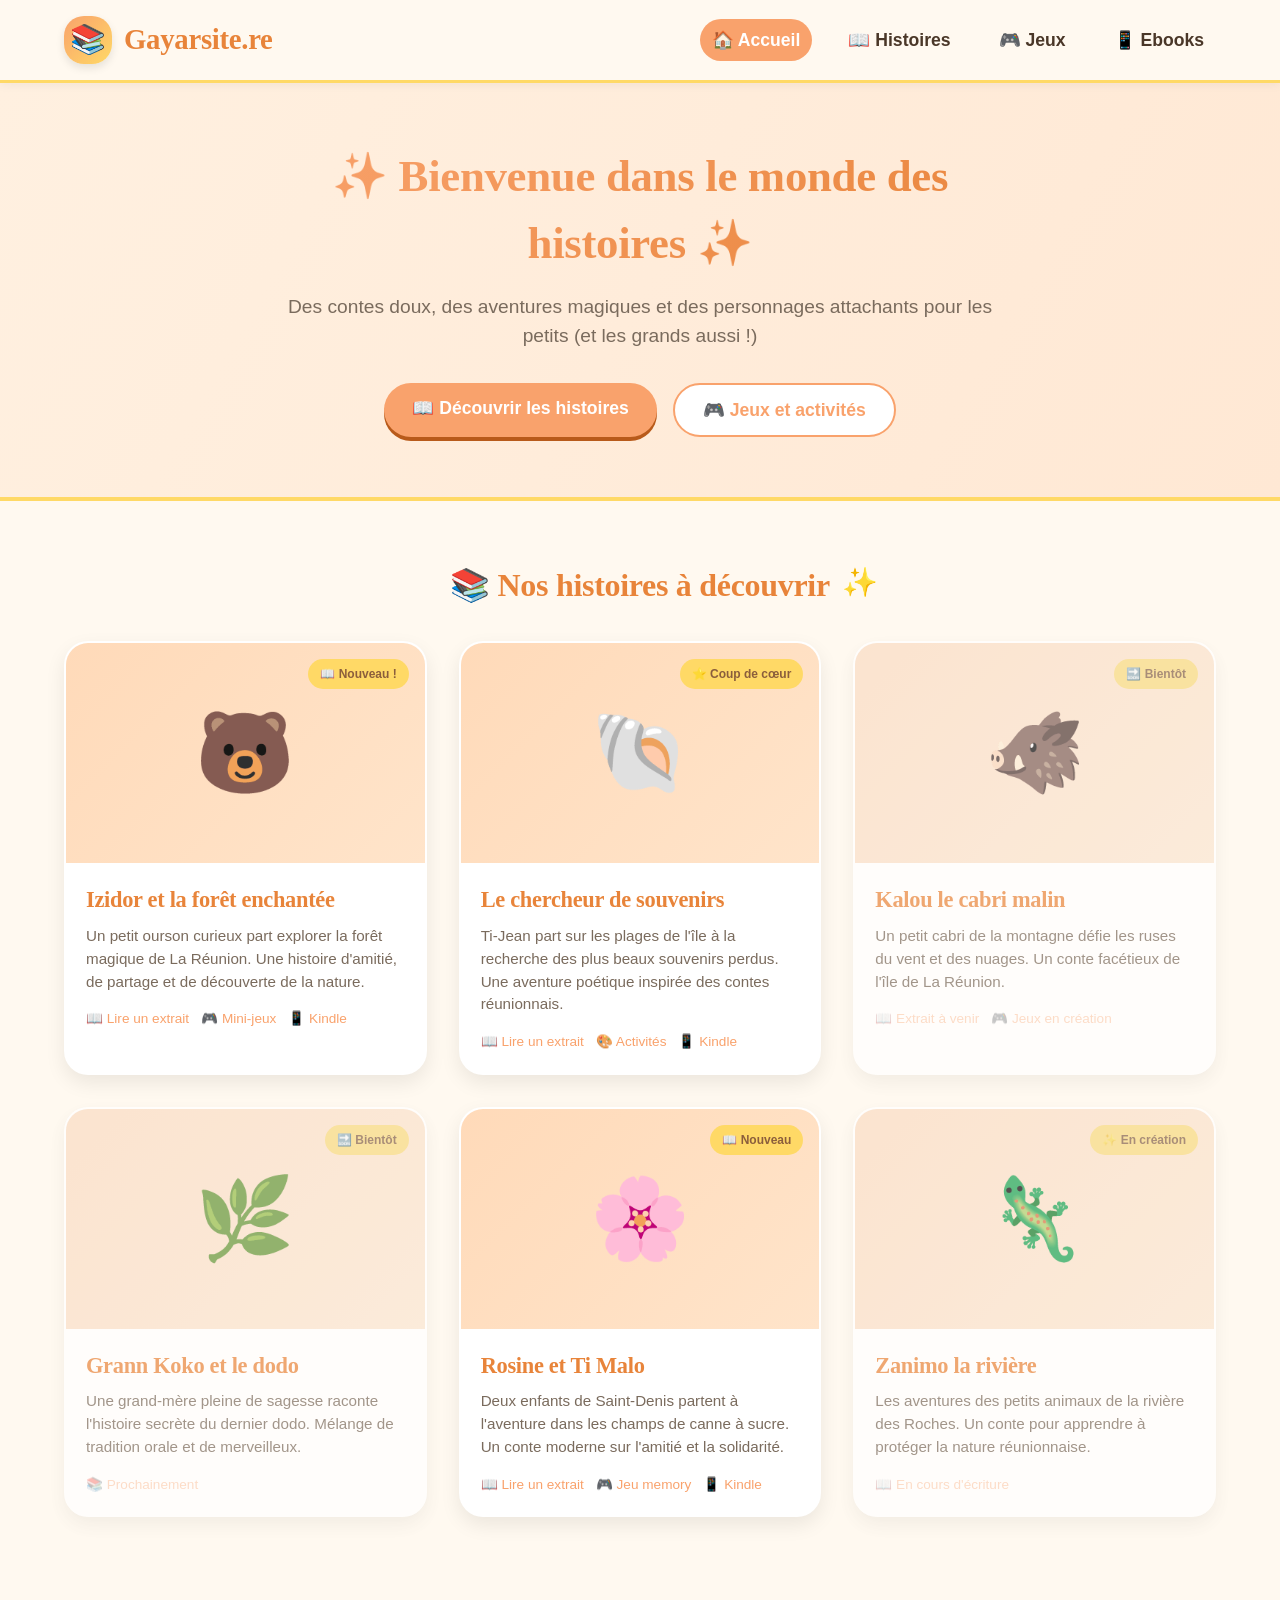
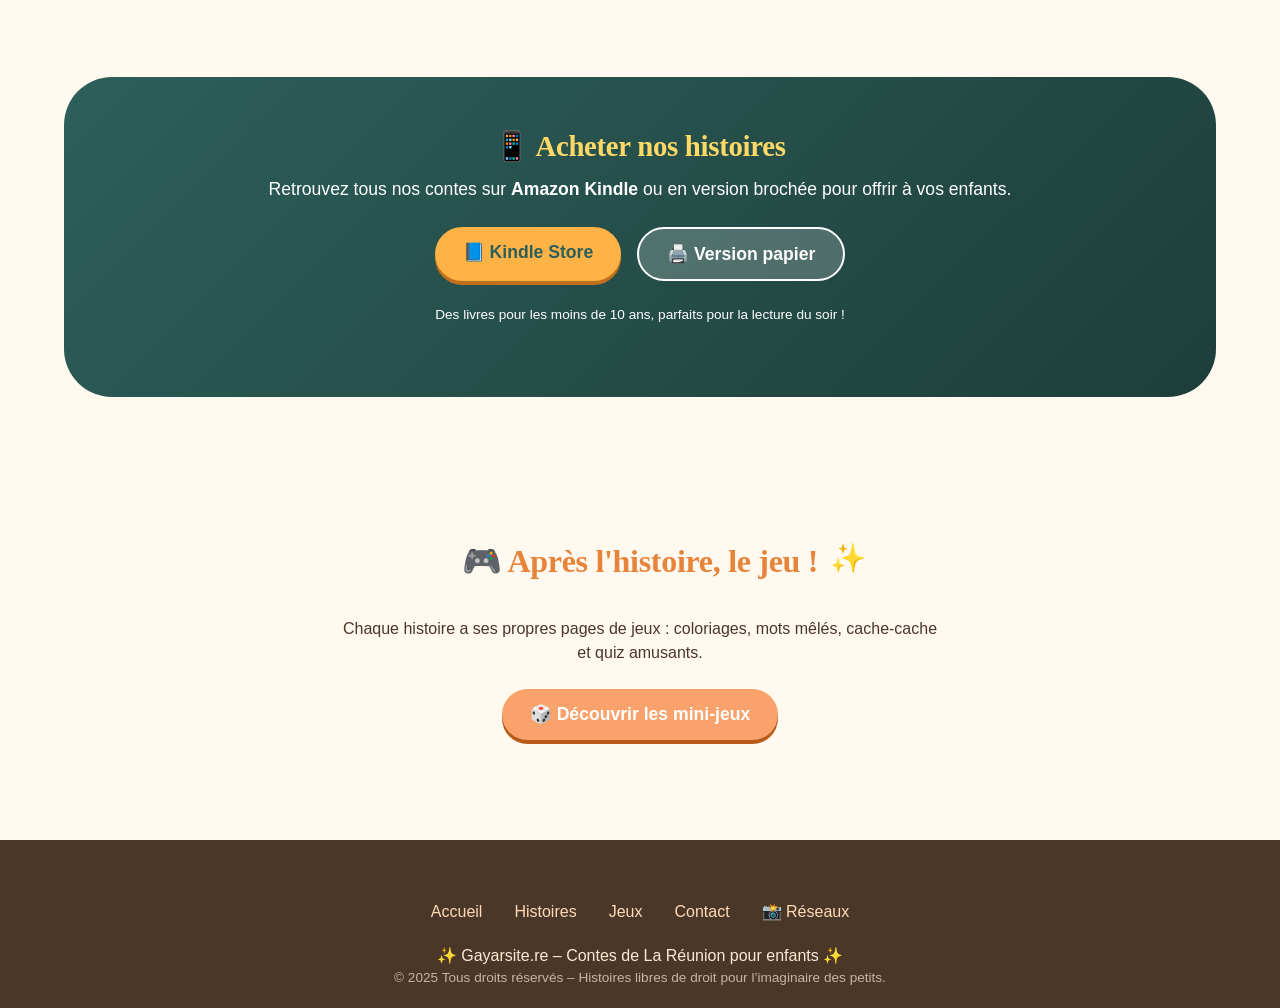
==== commit 104e08e9: "Update index.html" ====
--- a/index.html
+++ b/index.html
@@ -3,208 +3,654 @@
 <head>
   <meta charset="UTF-8">
   <meta name="viewport" content="width=device-width, initial-scale=1.0">
-  <title>Gayarsite.re — Histoires et univers narratifs | Izidor</title>
-  <meta name="description" content="Gayarsite.re rassemble des histoires simples, belles et immersives. Découvrez Izidor, premier univers narratif du site.">
-  <meta name="keywords" content="histoires, univers narratifs, Izidor, contes, lecture">
+  <title>Gayarsite.re — Contes et histoires pour enfants de La Réunion</title>
+  <meta name="description" content="Découvrez des contes imaginaires et des histoires traditionnelles de l'île de La Réunion pour les enfants de moins de 10 ans. Ebooks Kindle, jeux et illustrations.">
+  <meta name="keywords" content="contes réunionnais, histoires enfants, izidor, livres jeunesse, kindle, créole réunion">
   <meta name="author" content="Gayarsite.re">
-  <meta property="og:title" content="Gayarsite.re — Histoires et univers narratifs | Izidor">
-  <meta property="og:description" content="Plongez dans l'univers chaleureux d'Izidor. Une histoire poétique et immersive.">
+  <meta property="og:title" content="Gayarsite.re — Contes pour enfants de La Réunion">
+  <meta property="og:description" content="Des histoires douces et imagées pour les petits, entre tradition réunionnaise et nouveaux contes.">
   <meta property="og:type" content="website">
   <meta property="og:url" content="https://gayarsite.re/">
   <meta property="og:image" content="/assets/commun/images/izidor-cover.webp">
   <meta name="twitter:card" content="summary_large_image">
-  <meta name="twitter:title" content="Gayarsite.re — Histoires et univers narratifs">
-  <meta name="twitter:description" content="Des histoires, des personnages, des mini-jeux et des univers à explorer.">
-  <meta name="twitter:image" content="/assets/commun/images/izidor-cover.webp">
   
-  <!-- Styles -->
-  <link rel="stylesheet" href="assets/commun/css/style.css">
-  
-  <!-- Favicon -->
-  <link rel="icon" type="image/svg+xml" href="data:image/svg+xml,%3Csvg xmlns='http://www.w3.org/2000/svg' viewBox='0 0 100 100'%3E%3Crect width='100' height='100' rx='22' fill='%23fffaf5'/%3E%3Cpath d='M28 24h28c9 0 16 7 16 16v36H44c-9 0-16-7-16-16V24z' fill='none' stroke='%238c5431' stroke-width='6'/%3E%3Cpath d='M44 24v52' stroke='%23c99563' stroke-width='6'/%3E%3C/svg%3E">
+  <style>
+    /* ========== RESET & VARIABLES ========== */
+    * {
+      margin: 0;
+      padding: 0;
+      box-sizing: border-box;
+    }
+
+    :root {
+      --color-bg: #FFF9F0;
+      --color-surface: #FFFFFF;
+      --color-primary: #F9A26C;
+      --color-primary-dark: #E8843A;
+      --color-secondary: #6DC4A4;
+      --color-accent: #FFD966;
+      --color-text: #4A3728;
+      --color-text-light: #7A6B5D;
+      --color-border: #FFE0B5;
+      --color-card-bg: #FFFFFF;
+      --shadow-card: 0 8px 20px rgba(0,0,0,0.08);
+      --shadow-hover: 0 12px 28px rgba(0,0,0,0.12);
+      --radius-card: 24px;
+      --radius-btn: 40px;
+      --transition: all 0.3s ease;
+    }
+
+    body {
+      font-family: 'Segoe UI', 'Comic Neue', 'Comic Neue', 'Comic Sans MS', 'Chalkboard SE', 'Poppins', sans-serif;
+      background: var(--color-bg);
+      color: var(--color-text);
+      line-height: 1.5;
+    }
+
+    .container {
+      max-width: 1200px;
+      margin: 0 auto;
+      padding: 0 24px;
+    }
+
+    /* ========== TYPOGRAPHIE ENFANTINE ========== */
+    h1, h2, h3, .logo {
+      font-family: 'Comic Neue', 'Comic Sans MS', 'Chalkboard SE', cursive;
+      font-weight: 700;
+      letter-spacing: -0.3px;
+    }
+
+    h1 {
+      font-size: 2.8rem;
+      background: linear-gradient(135deg, #F9A26C, #E8843A);
+      -webkit-background-clip: text;
+      background-clip: text;
+      color: transparent;
+      margin-bottom: 16px;
+    }
+
+    h2 {
+      font-size: 2rem;
+      margin-bottom: 32px;
+      color: var(--color-primary-dark);
+      text-align: center;
+      position: relative;
+    }
+
+    h2:after {
+      content: "✨";
+      position: absolute;
+      margin-left: 12px;
+      font-size: 1.8rem;
+    }
+
+    h3 {
+      font-size: 1.4rem;
+      margin-bottom: 8px;
+      color: var(--color-primary-dark);
+    }
+
+    /* ========== HEADER SIMPLE ========== */
+    header {
+      background: rgba(255, 249, 240, 0.95);
+      backdrop-filter: blur(10px);
+      position: sticky;
+      top: 0;
+      z-index: 100;
+      border-bottom: 3px solid var(--color-accent);
+      box-shadow: 0 2px 10px rgba(0,0,0,0.05);
+    }
+
+    .header-content {
+      display: flex;
+      align-items: center;
+      justify-content: space-between;
+      flex-wrap: wrap;
+      gap: 16px;
+      padding: 16px 24px;
+    }
+
+    .logo {
+      display: flex;
+      align-items: center;
+      gap: 12px;
+      font-size: 1.8rem;
+      font-weight: bold;
+      color: var(--color-primary-dark);
+      text-decoration: none;
+      transition: var(--transition);
+    }
+
+    .logo:hover {
+      transform: scale(1.02);
+      color: var(--color-primary);
+    }
+
+    .logo-img {
+      width: 48px;
+      height: 48px;
+      background: linear-gradient(135deg, #F9A26C, #FFD966);
+      border-radius: 20px;
+      display: flex;
+      align-items: center;
+      justify-content: center;
+      font-size: 1.8rem;
+      box-shadow: 0 4px 8px rgba(0,0,0,0.1);
+    }
+
+    /* Menu simple */
+    nav {
+      display: flex;
+      gap: 24px;
+      align-items: center;
+      flex-wrap: wrap;
+    }
+
+    nav a {
+      text-decoration: none;
+      color: var(--color-text);
+      font-weight: 600;
+      font-size: 1.1rem;
+      padding: 8px 12px;
+      border-radius: var(--radius-btn);
+      transition: var(--transition);
+    }
+
+    nav a:hover, nav a.active {
+      background: var(--color-primary);
+      color: white;
+    }
+
+    .menu-toggle {
+      display: none;
+      background: none;
+      border: 2px solid var(--color-primary);
+      font-size: 1.8rem;
+      padding: 6px 14px;
+      border-radius: 30px;
+      cursor: pointer;
+    }
+
+    /* ========== SECTION HÉRO ========== */
+    .hero {
+      background: linear-gradient(120deg, #FFF0E0 0%, #FFE8D4 100%);
+      padding: 60px 0;
+      border-bottom: 4px solid var(--color-accent);
+    }
+
+    .hero-content {
+      text-align: center;
+      max-width: 800px;
+      margin: 0 auto;
+    }
+
+    .hero p {
+      font-size: 1.2rem;
+      color: var(--color-text-light);
+      margin-bottom: 32px;
+    }
+
+    /* Boutons amusants */
+    .btn {
+      display: inline-block;
+      padding: 12px 28px;
+      border-radius: var(--radius-btn);
+      text-decoration: none;
+      font-weight: bold;
+      font-size: 1.1rem;
+      transition: var(--transition);
+      cursor: pointer;
+      border: none;
+      font-family: inherit;
+    }
+
+    .btn-primary {
+      background: var(--color-primary);
+      color: white;
+      box-shadow: 0 4px 0 #B85A1A;
+    }
+
+    .btn-primary:hover {
+      background: var(--color-primary-dark);
+      transform: translateY(-2px);
+      box-shadow: 0 6px 0 #B85A1A;
+    }
+
+    .btn-secondary {
+      background: white;
+      color: var(--color-primary);
+      border: 2px solid var(--color-primary);
+    }
+
+    .btn-secondary:hover {
+      background: var(--color-primary);
+      color: white;
+      transform: translateY(-2px);
+    }
+
+    .btn-small {
+      padding: 8px 16px;
+      font-size: 0.9rem;
+    }
+
+    /* ========== GRILLE DES CARTES HISTOIRES ========== */
+    .section {
+      padding: 60px 0;
+    }
+
+    .stories-grid {
+      display: grid;
+      grid-template-columns: repeat(auto-fill, minmax(300px, 1fr));
+      gap: 32px;
+      margin-top: 24px;
+    }
+
+    .story-card {
+      background: var(--color-card-bg);
+      border-radius: var(--radius-card);
+      overflow: hidden;
+      box-shadow: var(--shadow-card);
+      transition: var(--transition);
+      text-decoration: none;
+      color: inherit;
+      display: block;
+      border: 2px solid transparent;
+    }
+
+    .story-card:hover {
+      transform: translateY(-8px);
+      box-shadow: var(--shadow-hover);
+      border-color: var(--color-accent);
+    }
+
+    .card-cover {
+      position: relative;
+      background: linear-gradient(135deg, #FFDAB9, #FFE4CA);
+      height: 220px;
+      display: flex;
+      align-items: center;
+      justify-content: center;
+      font-size: 5rem;
+    }
+
+    .card-badge {
+      position: absolute;
+      top: 16px;
+      right: 16px;
+      background: var(--color-accent);
+      color: #8B5E3C;
+      padding: 6px 12px;
+      border-radius: 30px;
+      font-size: 0.75rem;
+      font-weight: bold;
+    }
+
+    .card-content {
+      padding: 20px;
+    }
+
+    .card-content p {
+      color: var(--color-text-light);
+      margin-bottom: 16px;
+      font-size: 0.95rem;
+    }
+
+    .card-links {
+      display: flex;
+      gap: 12px;
+      margin-top: 16px;
+      flex-wrap: wrap;
+    }
+
+    .icon-link {
+      display: inline-flex;
+      align-items: center;
+      gap: 6px;
+      font-size: 0.85rem;
+      color: var(--color-primary);
+      text-decoration: none;
+      font-weight: 500;
+    }
+
+    .icon-link:hover {
+      color: var(--color-primary-dark);
+    }
+
+    /* ========== BADGES INTERACTIFS ========== */
+    .coming-soon {
+      opacity: 0.7;
+    }
+
+    .coming-soon .card-cover {
+      filter: grayscale(0.2);
+    }
+
+    /* ========== SECTION VENTE KINDLE ========== */
+    .kindle-section {
+      background: linear-gradient(135deg, #2D5F5A, #1E3E3A);
+      color: white;
+      border-radius: 48px;
+      margin: 40px 0;
+      padding: 48px 32px;
+      text-align: center;
+    }
+
+    .kindle-section h3 {
+      color: var(--color-accent);
+      font-size: 1.8rem;
+    }
+
+    .kindle-section p {
+      margin-bottom: 24px;
+      font-size: 1.1rem;
+    }
+
+    .btn-kindle {
+      background: #FFB347;
+      color: #2D5F5A;
+      box-shadow: 0 4px 0 #C16F1A;
+    }
+
+    .btn-kindle:hover {
+      background: #FFA01E;
+    }
+
+    /* ========== FOOTER ========== */
+    footer {
+      background: #4A3728;
+      color: #FFE8D4;
+      padding: 40px 0 20px;
+      margin-top: 60px;
+    }
+
+    .footer-content {
+      text-align: center;
+    }
+
+    .footer-links {
+      display: flex;
+      justify-content: center;
+      gap: 32px;
+      flex-wrap: wrap;
+      margin: 20px 0;
+    }
+
+    .footer-links a {
+      color: #FFDAB9;
+      text-decoration: none;
+    }
+
+    .footer-links a:hover {
+      color: var(--color-accent);
+    }
+
+    .copyright {
+      font-size: 0.85rem;
+      opacity: 0.7;
+    }
+
+    /* ========== RESPONSIVE ========== */
+    @media (max-width: 768px) {
+      .menu-toggle {
+        display: block;
+      }
+      
+      nav {
+        display: none;
+        width: 100%;
+        flex-direction: column;
+        gap: 12px;
+        padding: 20px 0;
+      }
+      
+      nav.active {
+        display: flex;
+      }
+      
+      h1 {
+        font-size: 2rem;
+      }
+      
+      h2 {
+        font-size: 1.6rem;
+      }
+      
+      .stories-grid {
+        grid-template-columns: 1fr;
+        gap: 24px;
+      }
+      
+      .kindle-section {
+        padding: 32px 20px;
+        border-radius: 32px;
+      }
+    }
+
+    @media (max-width: 480px) {
+      .container {
+        padding: 0 16px;
+      }
+      
+      .card-links {
+        flex-direction: column;
+        gap: 8px;
+      }
+    }
+
+    /* Animations */
+    @keyframes bounce {
+      0%, 100% { transform: translateY(0); }
+      50% { transform: translateY(-5px); }
+    }
+    
+    .story-card:hover .card-cover {
+      animation: bounce 0.5s ease;
+    }
+  </style>
 </head>
 <body>
-  <a class="skip-link" href="#contenu">Aller au contenu</a>
-  
+
+  <a class="skip-link" href="#contenu" style="position: absolute; left: -9999px;">Aller au contenu</a>
+
   <header>
     <div class="container header-content">
       <a href="index.html" class="logo">
-        <img src="/assets/commun/images/izidor-logo.webp" alt="Gayarsite.re" width="40" height="40" style="border-radius: 12px;">
+        <div class="logo-img">📚</div>
         <span>Gayarsite.re</span>
       </a>
       
-      <nav id="main-nav" aria-label="Navigation principale">
-        <a href="index.html" class="active">Accueil</a>
-        <a href="#univers">Univers</a>
-        <a href="izidor/index.html">Izidor</a>
-        <a href="izidor/jeux/index.html">Jeux</a>
+      <button class="menu-toggle" id="menuToggle" aria-label="Menu">☰</button>
+      
+      <nav id="mainNav">
+        <a href="index.html" class="active">🏠 Accueil</a>
+        <a href="#histoires">📖 Histoires</a>
+        <a href="izidor/jeux/index.html">🎮 Jeux</a>
+        <a href="#kindle">📱 Ebooks</a>
       </nav>
-      
-      <div class="header-controls">
-        <button class="theme-toggle" type="button" aria-label="Activer le mode sombre">🌙</button>
-        <button class="menu-toggle" type="button" aria-expanded="false" aria-controls="main-nav" aria-label="Ouvrir le menu">☰</button>
-      </div>
     </div>
   </header>
 
   <main id="contenu">
-    <!-- Section Héro avec image de fond -->
-    <section class="hero" style="background-image: linear-gradient(rgba(0,0,0,0.3), rgba(0,0,0,0.2)), url('/assets/commun/images/izidor-hero.webp'); background-size: cover; background-position: center 30%;">
-      <div class="container hero-inner">
-        <div class="hero-copy">
-          <span class="hero-label">Histoires à découvrir</span>
-          <h1>Une maison d'histoires où chaque conte change le décor.</h1>
-          <p>Gayarsite.re rassemble des univers narratifs simples, beaux et lisibles. Le site garde les mêmes repères, mais chaque histoire ouvre sa propre atmosphère.</p>
-          <div class="btn-row">
-            <a href="izidor/index.html" class="btn btn-primary">Entrer dans Izidor</a>
-            <a href="#univers" class="btn btn-secondary">Voir les univers</a>
-          </div>
-        </div>
-        <aside class="hero-panel" aria-label="Premier univers">
-          <img src="/assets/commun/images/izidor-cover.webp" alt="Couverture d'Izidor" width="512" height="800" style="width: 100%; height: auto; border-radius: 12px; margin-bottom: 1rem;">
-          <h2>Premier univers : Izidor</h2>
-          <p>Izidor lance le site avec une ambiance chaleureuse, poétique et familiale, portée par ses personnages et de futurs enrichissements comme les mini-jeux et les médias embarqués.</p>
-        </aside>
-      </div>
-    </section>
-
-    <section class="home-intro">
-      <div class="container intro-grid">
-        <div>
-          <h2 class="section-title">Qu'est-ce que Gayarsite&nbsp;?</h2>
-          <p class="section-intro">Le projet est pensé comme une bibliothèque d'histoires. Chaque conte a sa landing page, son ambiance et ses personnages, sans perdre la simplicité d'un socle commun.</p>
-          <div class="accent-block">
-            <p>Le but est de rester léger à gérer, beau à lire et assez souple pour accueillir plus tard la version kréol, des animations, des shorts ou d'autres formes autour des personnages.</p>
-          </div>
-        </div>
-        <div class="card">
-          <h3>La promesse du site</h3>
-          <p>Une lecture confortable, des univers bien identifiés, une navigation stable et un ton accessible pour les jeunes comme pour les moins jeunes.</p>
+    
+    <!-- Section Héro simple et joyeuse -->
+    <section class="hero">
+      <div class="container hero-content">
+        <h1>✨ Bienvenue dans le monde des histoires ✨</h1>
+        <p>Des contes doux, des aventures magiques et des personnages attachants pour les petits (et les grands aussi !)</p>
+        <div style="display: flex; gap: 16px; justify-content: center; flex-wrap: wrap;">
+          <a href="#histoires" class="btn btn-primary">📖 Découvrir les histoires</a>
+          <a href="izidor/jeux/index.html" class="btn btn-secondary">🎮 Jeux et activités</a>
         </div>
       </div>
     </section>
 
-    <section id="univers" class="section">
+    <!-- Section : Toutes les histoires (cartes) -->
+    <section id="histoires" class="section">
       <div class="container">
-        <h2 class="section-title center">Les univers</h2>
-        <p class="section-intro center">Le décor change selon l'histoire, mais on reste toujours chez Gayarsite grâce à la même structure et aux mêmes repères de navigation.</p>
-        <div class="cards-grid">
-          <article class="card universe-card">
-            <div class="universe-visual">
-              <img src="/assets/commun/images/izidor-cover.webp" alt="Univers Izidor" width="512" height="800" style="width: 100%; height: 220px; object-fit: cover;">
-            </div>
-            <div class="universe-content">
-              <h3>Izidor</h3>
-              <p>Un conte chaleureux et poétique peuplé de personnages fascinants. C'est le premier monde à explorer sur Gayarsite.</p>
-              <div class="btn-row">
-                <a href="izidor/index.html" class="btn btn-primary">Explorer l'univers</a>
-                <a href="izidor/fr/index.html" class="btn btn-secondary">Lire en français</a>
+        <h2>📚 Nos histoires à découvrir</h2>
+        <div class="stories-grid">
+          
+          <!-- CARTE 1 : IZIDOR (histoire disponible) -->
+          <div class="story-card">
+            <div class="card-cover">
+              <span>🐻</span>
+              <span class="card-badge">📖 Nouveau !</span>
+            </div>
+            <div class="card-content">
+              <h3>Izidor et la forêt enchantée</h3>
+              <p>Un petit ourson curieux part explorer la forêt magique de La Réunion. Une histoire d'amitié, de partage et de découverte de la nature.</p>
+              <div class="card-links">
+                <a href="izidor/index.html" class="icon-link">📖 Lire un extrait</a>
+                <a href="izidor/jeux/index.html" class="icon-link">🎮 Mini-jeux</a>
+                <a href="#" class="icon-link" onclick="alert('📘 Version Kindle bientôt disponible sur Amazon !')">📱 Kindle</a>
               </div>
             </div>
-          </article>
-          <article class="card coming-soon-card">
-            <div class="universe-visual" style="background: linear-gradient(135deg, #c99563, #f0dfcf 55%, #fffaf5); display: flex; align-items: center; justify-content: center;">
-              <span style="font-size: 4rem;">🎭</span>
-            </div>
-            <div class="universe-content">
-              <h3>Bientôt disponible</h3>
-              <p>D'autres univers narratifs viendront enrichir la collection, avec leur propre décor et leur propre ton.</p>
-            </div>
-          </article>
+          </div>
+
+          <!-- CARTE 2 : TROUVEUR DE SOUVENIRS (histoire disponible) -->
+          <div class="story-card">
+            <div class="card-cover">
+              <span>🐚</span>
+              <span class="card-badge">⭐ Coup de cœur</span>
+            </div>
+            <div class="card-content">
+              <h3>Le chercheur de souvenirs</h3>
+              <p>Ti-Jean part sur les plages de l'île à la recherche des plus beaux souvenirs perdus. Une aventure poétique inspirée des contes réunionnais.</p>
+              <div class="card-links">
+                <a href="chercheur-souvenirs/index.html" class="icon-link">📖 Lire un extrait</a>
+                <a href="#" class="icon-link" onclick="alert('🎨 Page interactive bientôt disponible avec coloriages !')">🎨 Activités</a>
+                <a href="#" class="icon-link" onclick="alert('📘 Kindle disponible sur Amazon.fr')">📱 Kindle</a>
+              </div>
+            </div>
+          </div>
+
+          <!-- CARTE 3 : KALOU (bientôt) -->
+          <div class="story-card coming-soon">
+            <div class="card-cover">
+              <span>🐗</span>
+              <span class="card-badge">🔜 Bientôt</span>
+            </div>
+            <div class="card-content">
+              <h3>Kalou le cabri malin</h3>
+              <p>Un petit cabri de la montagne défie les ruses du vent et des nuages. Un conte facétieux de l'île de La Réunion.</p>
+              <div class="card-links">
+                <span class="icon-link" style="opacity:0.5;">📖 Extrait à venir</span>
+                <span class="icon-link" style="opacity:0.5;">🎮 Jeux en création</span>
+              </div>
+            </div>
+          </div>
+
+          <!-- CARTE 4 : GRANN KOKO (bientôt) -->
+          <div class="story-card coming-soon">
+            <div class="card-cover">
+              <span>🌿</span>
+              <span class="card-badge">🔜 Bientôt</span>
+            </div>
+            <div class="card-content">
+              <h3>Grann Koko et le dodo</h3>
+              <p>Une grand-mère pleine de sagesse raconte l'histoire secrète du dernier dodo. Mélange de tradition orale et de merveilleux.</p>
+              <div class="card-links">
+                <span class="icon-link" style="opacity:0.5;">📚 Prochainement</span>
+              </div>
+            </div>
+          </div>
+
+          <!-- CARTE 5 : ROSINE ET TI MALO (histoire courte disponible) -->
+          <div class="story-card">
+            <div class="card-cover">
+              <span>🌸</span>
+              <span class="card-badge">📖 Nouveau</span>
+            </div>
+            <div class="card-content">
+              <h3>Rosine et Ti Malo</h3>
+              <p>Deux enfants de Saint-Denis partent à l'aventure dans les champs de canne à sucre. Un conte moderne sur l'amitié et la solidarité.</p>
+              <div class="card-links">
+                <a href="rosine-timalo/index.html" class="icon-link">📖 Lire un extrait</a>
+                <a href="#" class="icon-link" onclick="alert('🎮 Jeu de memory bientôt disponible !')">🎮 Jeu memory</a>
+                <a href="#" class="icon-link" onclick="alert('📘 Kindle prêt sur Amazon')">📱 Kindle</a>
+              </div>
+            </div>
+          </div>
+
+          <!-- CARTE 6 : ZANIMAL (bientôt) -->
+          <div class="story-card coming-soon">
+            <div class="card-cover">
+              <span>🦎</span>
+              <span class="card-badge">✨ En création</span>
+            </div>
+            <div class="card-content">
+              <h3>Zanimo la rivière</h3>
+              <p>Les aventures des petits animaux de la rivière des Roches. Un conte pour apprendre à protéger la nature réunionnaise.</p>
+              <div class="card-links">
+                <span class="icon-link" style="opacity:0.5;">📖 En cours d'écriture</span>
+              </div>
+            </div>
+          </div>
         </div>
       </div>
     </section>
 
-    <section class="section features-section">
+    <!-- Section : vente Kindle / impression -->
+    <section id="kindle" class="section">
       <div class="container">
-        <h2 class="section-title center">Ce que l'on trouve ici</h2>
-        <p class="section-intro center">Des récits, des personnages, des jeux et des médias pensés pour une expérience légère et mémorable.</p>
-        <div class="features-grid">
-          <article class="feature-card">
-            <h3>📚 Des histoires</h3>
-            <p>Des récits simples à lire, avec une vraie identité visuelle et une lecture confortable.</p>
-          </article>
-          <article class="feature-card">
-            <h3>🎭 Des personnages</h3>
-            <p>Izidor, Rosine et Ti Malo posent les premières bases de l'univers narratif.</p>
-          </article>
-          <article class="feature-card">
-            <h3>🎮 Des mini-jeux</h3>
-            <p>De petits jeux HTML légers peuvent prolonger l'histoire sans alourdir le site.</p>
-          </article>
-          <article class="feature-card">
-            <h3>🎬 Des médias</h3>
-            <p>Le projet prévoit aussi des espaces pour vidéos, illustrations et contenus embarqués.</p>
-          </article>
+        <div class="kindle-section">
+          <h3>📱 Acheter nos histoires</h3>
+          <p>Retrouvez tous nos contes sur <strong>Amazon Kindle</strong> ou en version brochée pour offrir à vos enfants.</p>
+          <div style="display: flex; gap: 16px; justify-content: center; flex-wrap: wrap;">
+            <a href="https://amazon.fr/" target="_blank" class="btn btn-kindle">📘 Kindle Store</a>
+            <a href="#" class="btn btn-secondary" style="background: rgba(255,255,255,0.2); border-color:white; color:white;" onclick="alert('📚 Impression disponible bientôt (commande sur demande)')">🖨️ Version papier</a>
+          </div>
+          <p style="font-size:0.85rem; margin-top:24px;">Des livres pour les moins de 10 ans, parfaits pour la lecture du soir !</p>
         </div>
       </div>
     </section>
 
-    <section class="cta-band">
+    <!-- Section : invitation aux jeux interactifs -->
+    <section style="text-align: center; padding: 40px 0;">
       <div class="container">
-        <div class="cta-box">
-          <img src="/assets/commun/images/izidor-logo.webp" alt="Logo Izidor" width="80" height="80" style="margin: 0 auto 1rem auto; border-radius: 20px;">
-          <h2>Commencer avec Izidor</h2>
-          <p>Entre dans le premier univers de Gayarsite et découvre une histoire, ses personnages et ses premiers jeux.</p>
-          <a href="izidor/index.html" class="btn btn-light">Découvrir Izidor</a>
-        </div>
+        <h2>🎮 Après l'histoire, le jeu !</h2>
+        <p style="max-width: 600px; margin: 0 auto 24px;">Chaque histoire a ses propres pages de jeux : coloriages, mots mêlés, cache-cache et quiz amusants.</p>
+        <a href="izidor/jeux/index.html" class="btn btn-primary">🎲 Découvrir les mini-jeux</a>
       </div>
     </section>
+
   </main>
 
   <footer>
-    <div class="container footer-grid">
-      <div>
-        <h3>Gayarsite.re</h3>
-        <p>Une bibliothèque d'univers narratifs pensée pour rester simple, belle et évolutive.</p>
+    <div class="container footer-content">
+      <div class="footer-links">
+        <a href="index.html">Accueil</a>
+        <a href="#histoires">Histoires</a>
+        <a href="izidor/jeux/index.html">Jeux</a>
+        <a href="mailto:contact@gayarsite.re">Contact</a>
+        <a href="#" onclick="alert('Suivez-nous sur les réseaux (bientôt) !')">📸 Réseaux</a>
       </div>
-      <div>
-        <h3>Navigation</h3>
-        <p><a href="index.html">Accueil</a></p>
-        <p><a href="#univers">Les univers</a></p>
-        <p><a href="izidor/index.html">Izidor</a></p>
-        <p><a href="izidor/jeux/index.html">Mini-jeux</a></p>
-      </div>
-      <div>
-        <h3>Ressources</h3>
-        <p><a href="izidor/fr/index.html">Lire l'histoire</a></p>
-        <p><a href="https://amazon.fr/" target="_blank" rel="noopener noreferrer">Amazon Kindle</a></p>
-        <p><a href="mailto:contact@gayarsite.re">Nous contacter</a></p>
-      </div>
-    </div>
-    <div class="footer-bottom">
-      <p>&copy; 2024 Gayarsite.re - Tous droits réservés</p>
+      <p>✨ Gayarsite.re – Contes de La Réunion pour enfants ✨</p>
+      <p class="copyright">© 2025 Tous droits réservés – Histoires libres de droit pour l’imaginaire des petits.</p>
     </div>
   </footer>
 
   <script>
     // Menu mobile toggle
-    const toggle = document.querySelector('.menu-toggle');
-    const nav = document.querySelector('#main-nav');
-    if (toggle && nav) {
-      toggle.addEventListener('click', () => {
-        const isOpen = nav.classList.toggle('active');
-        toggle.setAttribute('aria-expanded', isOpen);
+    const toggleBtn = document.getElementById('menuToggle');
+    const navMenu = document.getElementById('mainNav');
+    
+    if (toggleBtn && navMenu) {
+      toggleBtn.addEventListener('click', () => {
+        navMenu.classList.toggle('active');
       });
     }
 
-    // Theme toggle (clair/sombre)
-    const themeToggle = document.querySelector('.theme-toggle');
-    if (themeToggle) {
-      themeToggle.addEventListener('click', () => {
-        document.body.classList.toggle('dark-theme');
-        const isDark = document.body.classList.contains('dark-theme');
-        themeToggle.textContent = isDark ? '☀️' : '🌙';
-        localStorage.setItem('theme', isDark ? 'dark' : 'light');
+    // Option : fermer le menu si on clique sur un lien (mobile)
+    document.querySelectorAll('#mainNav a').forEach(link => {
+      link.addEventListener('click', () => {
+        if (window.innerWidth <= 768) {
+          navMenu.classList.remove('active');
+        }
       });
-
-      // Charger le thème sauvegardé
-      const savedTheme = localStorage.getItem('theme');
-      if (savedTheme === 'dark') {
-        document.body.classList.add('dark-theme');
-        themeToggle.textContent = '☀️';
-      }
-    }
+    });
   </script>
+
+  <!-- Note : les images ne sont pas obligatoires ; on utilise des emojis et couleurs douces pour rester très léger -->
 </body>
 </html>
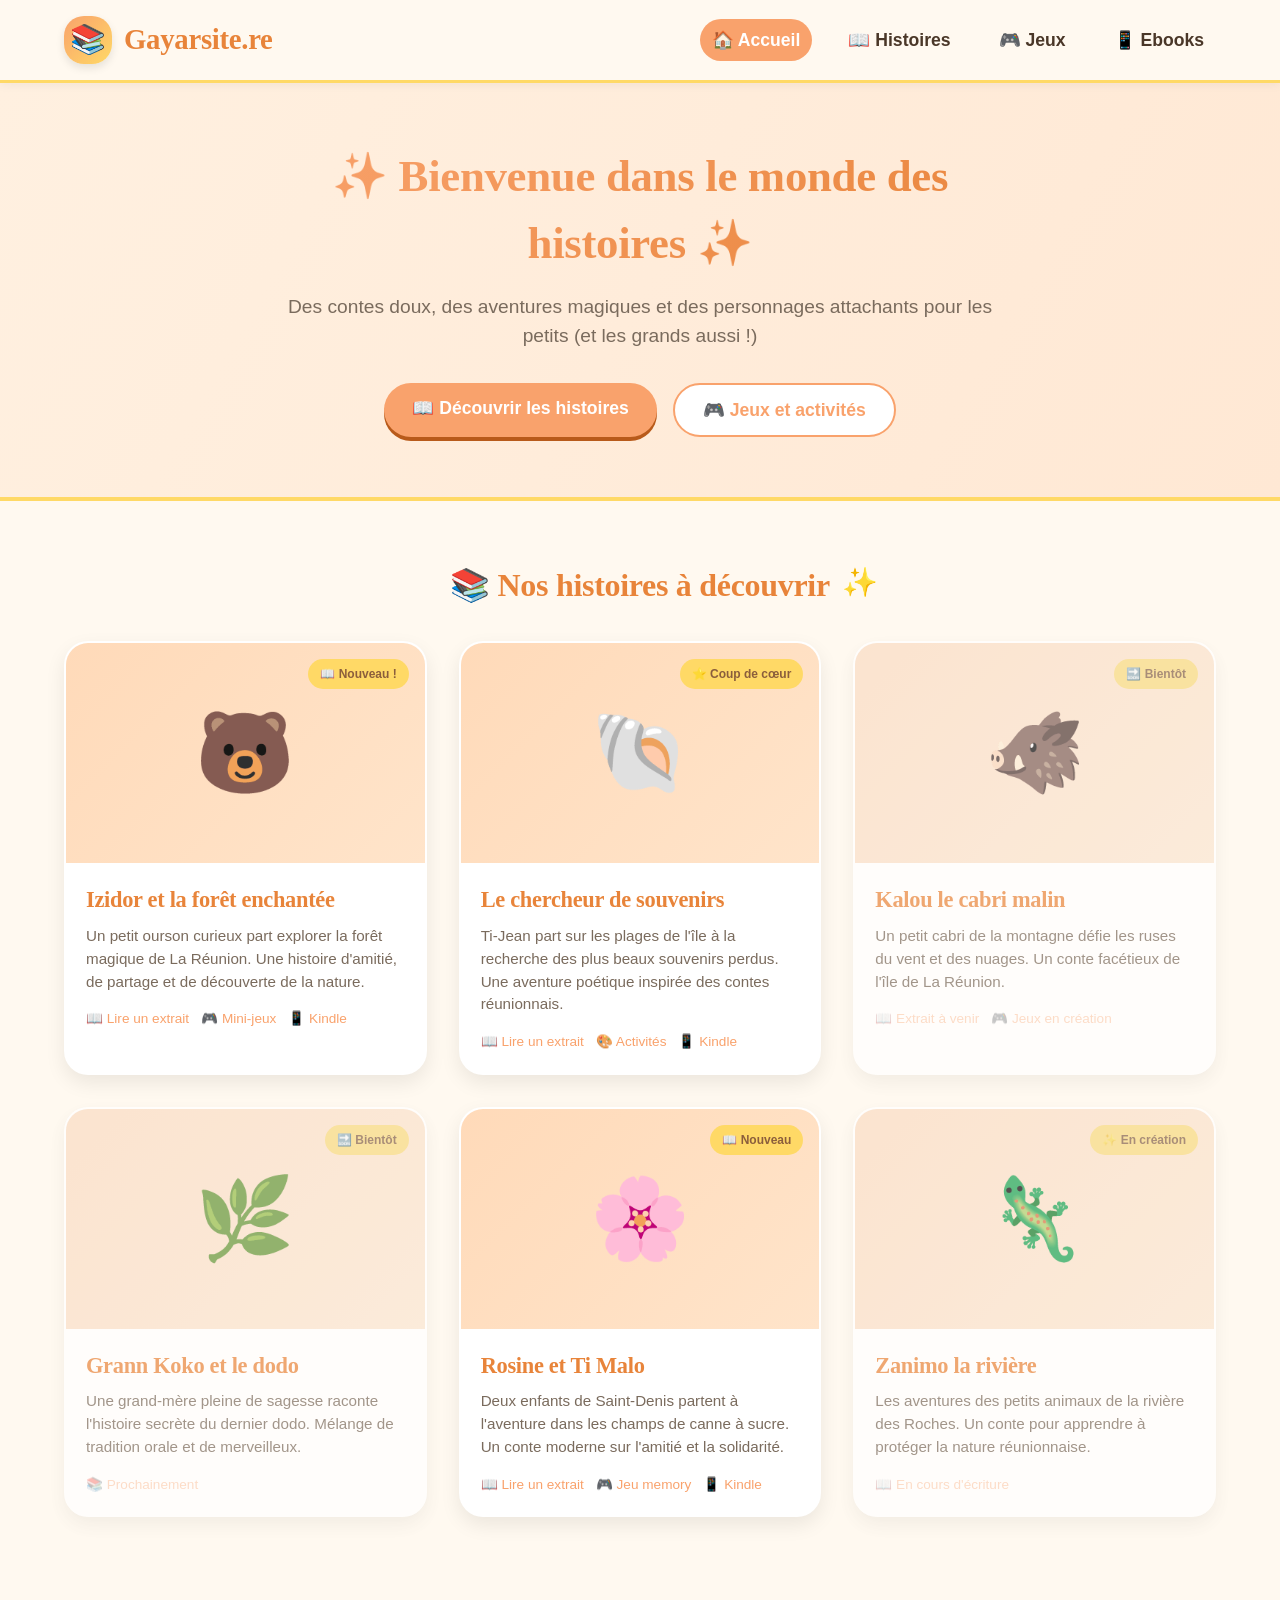
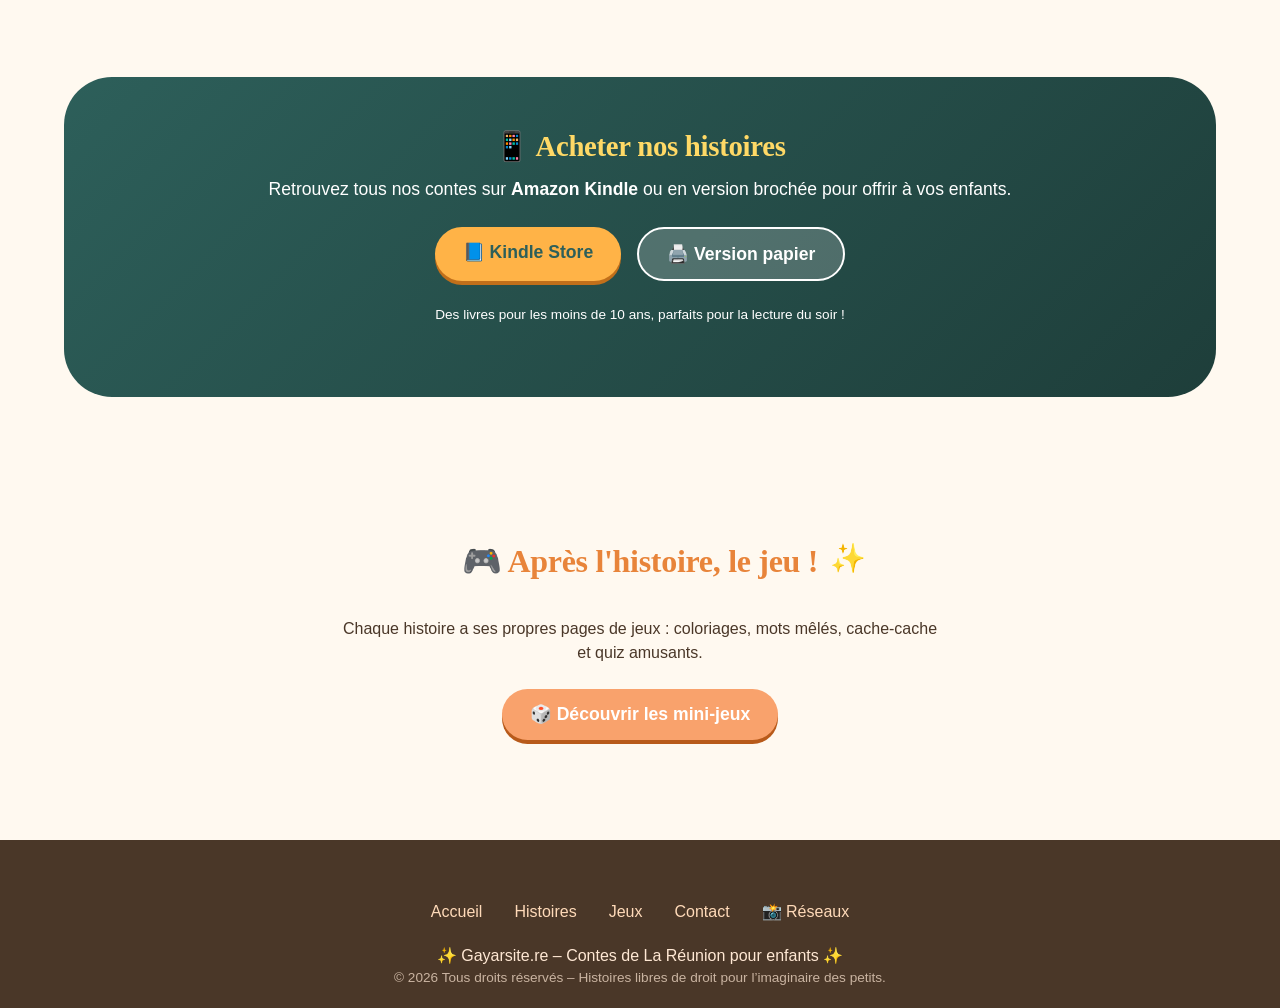
==== commit b8e3df11: "Update index.html" ====
--- a/index.html
+++ b/index.html
@@ -626,7 +626,7 @@
         <a href="#" onclick="alert('Suivez-nous sur les réseaux (bientôt) !')">📸 Réseaux</a>
       </div>
       <p>✨ Gayarsite.re – Contes de La Réunion pour enfants ✨</p>
-      <p class="copyright">© 2025 Tous droits réservés – Histoires libres de droit pour l’imaginaire des petits.</p>
+      <p class="copyright">© 2026 Tous droits réservés – Histoires libres de droit pour l’imaginaire des petits.</p>
     </div>
   </footer>
 
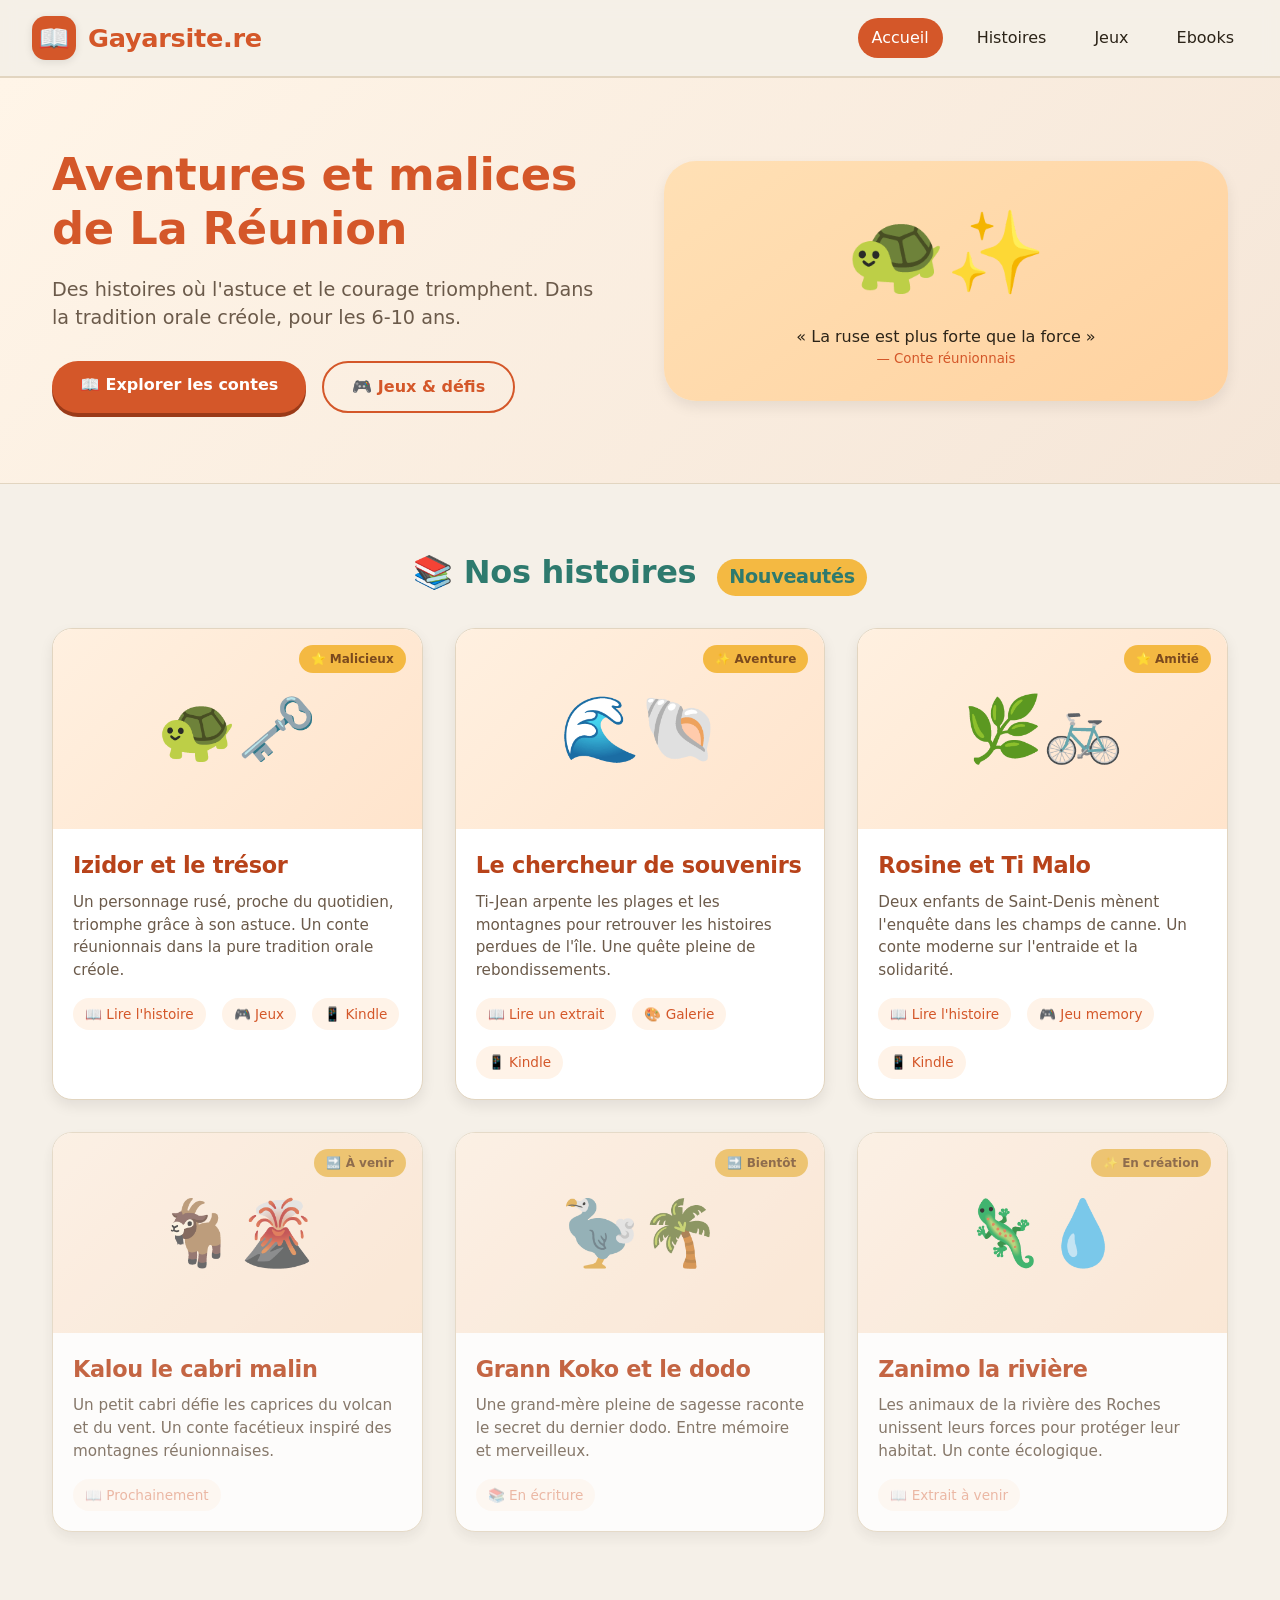
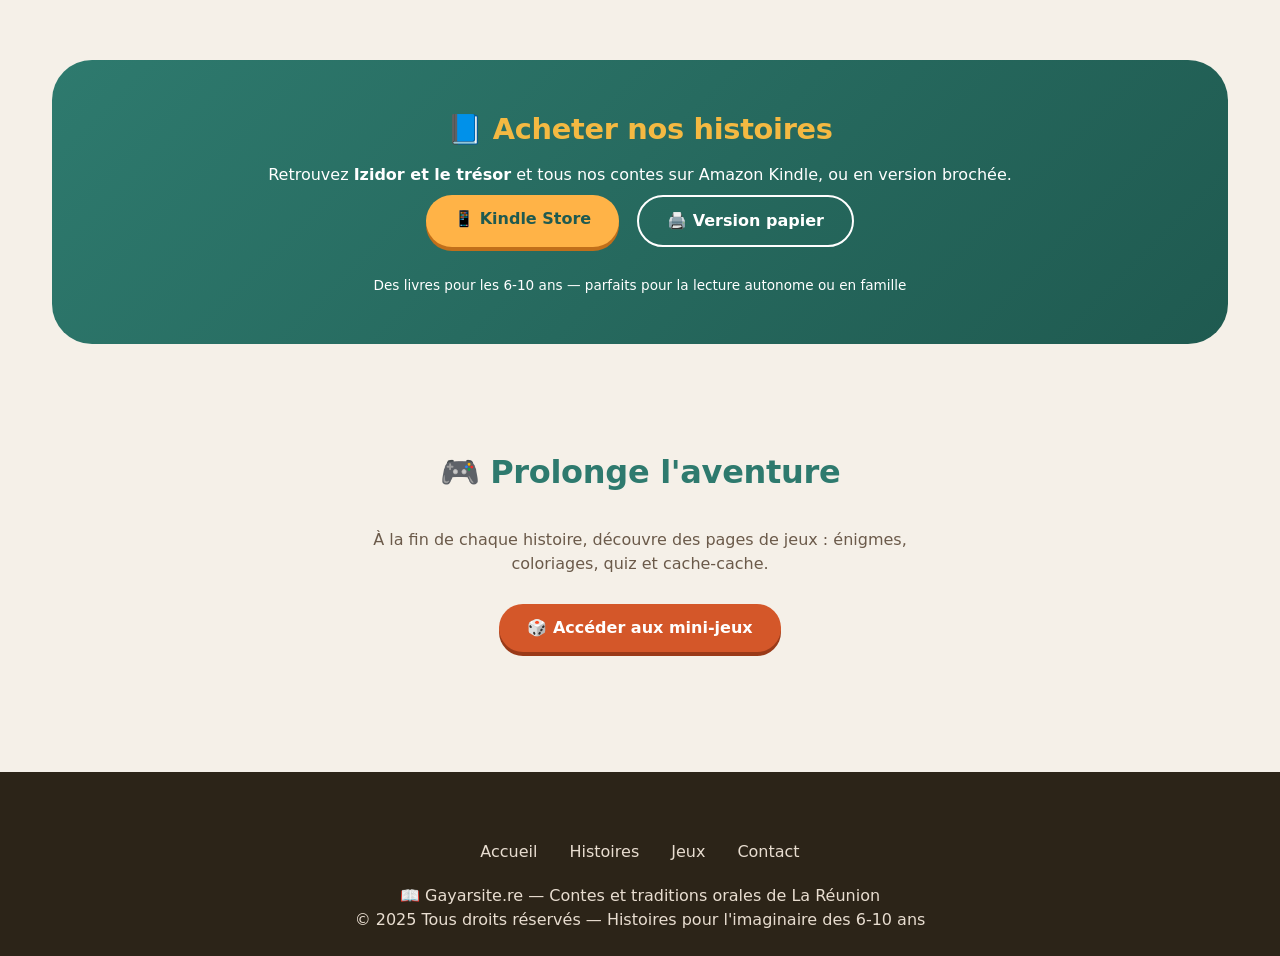
==== commit 2e73e426: "Update index.html" ====
--- a/index.html
+++ b/index.html
@@ -3,12 +3,12 @@
 <head>
   <meta charset="UTF-8">
   <meta name="viewport" content="width=device-width, initial-scale=1.0">
-  <title>Gayarsite.re — Contes et histoires pour enfants de La Réunion</title>
-  <meta name="description" content="Découvrez des contes imaginaires et des histoires traditionnelles de l'île de La Réunion pour les enfants de moins de 10 ans. Ebooks Kindle, jeux et illustrations.">
-  <meta name="keywords" content="contes réunionnais, histoires enfants, izidor, livres jeunesse, kindle, créole réunion">
+  <title>Gayarsite.re — Contes et aventures de La Réunion</title>
+  <meta name="description" content="Découvrez Izidor et le trésor, un conte réunionnais malicieux, et d'autres histoires pour les 6-10 ans. Ebooks Kindle, jeux et illustrations.">
+  <meta name="keywords" content="contes réunionnais, izidor et le trésor, histoires 6-10 ans, livres jeunesse, kindle, créole réunion">
   <meta name="author" content="Gayarsite.re">
-  <meta property="og:title" content="Gayarsite.re — Contes pour enfants de La Réunion">
-  <meta property="og:description" content="Des histoires douces et imagées pour les petits, entre tradition réunionnaise et nouveaux contes.">
+  <meta property="og:title" content="Gayarsite.re — Contes et aventures de La Réunion">
+  <meta property="og:description" content="Des histoires malicieuses et palpitantes dans la tradition orale créole. Pour les 6-10 ans.">
   <meta property="og:type" content="website">
   <meta property="og:url" content="https://gayarsite.re/">
   <meta property="og:image" content="/assets/commun/images/izidor-cover.webp">
@@ -23,82 +23,81 @@
     }
 
     :root {
-      --color-bg: #FFF9F0;
+      --color-bg: #F5F0E8;
       --color-surface: #FFFFFF;
-      --color-primary: #F9A26C;
-      --color-primary-dark: #E8843A;
-      --color-secondary: #6DC4A4;
-      --color-accent: #FFD966;
-      --color-text: #4A3728;
-      --color-text-light: #7A6B5D;
-      --color-border: #FFE0B5;
-      --color-card-bg: #FFFFFF;
-      --shadow-card: 0 8px 20px rgba(0,0,0,0.08);
-      --shadow-hover: 0 12px 28px rgba(0,0,0,0.12);
-      --radius-card: 24px;
-      --radius-btn: 40px;
-      --transition: all 0.3s ease;
+      --color-primary: #D45729;
+      --color-primary-dark: #B8431A;
+      --color-secondary: #2E7A6E;
+      --color-accent: #F4B942;
+      --color-text: #2C2418;
+      --color-text-light: #6B5A4A;
+      --color-border: #E2D5C0;
+      --shadow-card: 0 6px 14px rgba(0,0,0,0.08);
+      --shadow-hover: 0 12px 24px rgba(0,0,0,0.12);
+      --radius-card: 20px;
+      --radius-btn: 30px;
+      --transition: all 0.25s ease;
     }
 
     body {
-      font-family: 'Segoe UI', 'Comic Neue', 'Comic Neue', 'Comic Sans MS', 'Chalkboard SE', 'Poppins', sans-serif;
+      font-family: 'Inter', -apple-system, 'Segoe UI', 'Roboto', system-ui, sans-serif;
       background: var(--color-bg);
       color: var(--color-text);
       line-height: 1.5;
     }
 
     .container {
-      max-width: 1200px;
+      max-width: 1240px;
       margin: 0 auto;
-      padding: 0 24px;
-    }
-
-    /* ========== TYPOGRAPHIE ENFANTINE ========== */
+      padding: 0 32px;
+    }
+
+    /* ========== TYPOGRAPHIE (moderne, lisible) ========== */
     h1, h2, h3, .logo {
-      font-family: 'Comic Neue', 'Comic Sans MS', 'Chalkboard SE', cursive;
+      font-family: 'Poppins', 'Inter', system-ui, sans-serif;
       font-weight: 700;
       letter-spacing: -0.3px;
     }
 
     h1 {
-      font-size: 2.8rem;
-      background: linear-gradient(135deg, #F9A26C, #E8843A);
-      -webkit-background-clip: text;
-      background-clip: text;
-      color: transparent;
-      margin-bottom: 16px;
+      font-size: 3rem;
+      color: var(--color-primary);
+      margin-bottom: 20px;
+      line-height: 1.2;
     }
 
     h2 {
       font-size: 2rem;
       margin-bottom: 32px;
-      color: var(--color-primary-dark);
+      color: var(--color-secondary);
       text-align: center;
-      position: relative;
-    }
-
-    h2:after {
-      content: "✨";
-      position: absolute;
-      margin-left: 12px;
-      font-size: 1.8rem;
+      font-weight: 600;
+    }
+
+    h2 span {
+      background: var(--color-accent);
+      padding: 4px 12px;
+      border-radius: 40px;
+      font-size: 1.2rem;
+      display: inline-block;
+      margin-left: 10px;
     }
 
     h3 {
       font-size: 1.4rem;
       margin-bottom: 8px;
       color: var(--color-primary-dark);
-    }
-
-    /* ========== HEADER SIMPLE ========== */
+      font-weight: 600;
+    }
+
+    /* ========== HEADER MODERNE ========== */
     header {
-      background: rgba(255, 249, 240, 0.95);
-      backdrop-filter: blur(10px);
+      background: rgba(245, 240, 232, 0.96);
+      backdrop-filter: blur(8px);
       position: sticky;
       top: 0;
       z-index: 100;
-      border-bottom: 3px solid var(--color-accent);
-      box-shadow: 0 2px 10px rgba(0,0,0,0.05);
+      border-bottom: 2px solid var(--color-border);
     }
 
     .header-content {
@@ -106,53 +105,53 @@
       align-items: center;
       justify-content: space-between;
       flex-wrap: wrap;
-      gap: 16px;
-      padding: 16px 24px;
+      gap: 20px;
+      padding: 16px 32px;
+      max-width: 1280px;
+      margin: 0 auto;
     }
 
     .logo {
       display: flex;
       align-items: center;
       gap: 12px;
-      font-size: 1.8rem;
-      font-weight: bold;
-      color: var(--color-primary-dark);
+      font-size: 1.6rem;
+      font-weight: 700;
+      color: var(--color-primary);
       text-decoration: none;
       transition: var(--transition);
     }
 
     .logo:hover {
       transform: scale(1.02);
-      color: var(--color-primary);
+      color: var(--color-primary-dark);
     }
 
     .logo-img {
-      width: 48px;
-      height: 48px;
-      background: linear-gradient(135deg, #F9A26C, #FFD966);
-      border-radius: 20px;
+      width: 44px;
+      height: 44px;
+      background: var(--color-primary);
+      border-radius: 14px;
       display: flex;
       align-items: center;
       justify-content: center;
-      font-size: 1.8rem;
-      box-shadow: 0 4px 8px rgba(0,0,0,0.1);
-    }
-
-    /* Menu simple */
+      font-size: 1.6rem;
+      box-shadow: 0 2px 8px rgba(0,0,0,0.1);
+    }
+
     nav {
       display: flex;
-      gap: 24px;
+      gap: 20px;
       align-items: center;
-      flex-wrap: wrap;
     }
 
     nav a {
       text-decoration: none;
       color: var(--color-text);
-      font-weight: 600;
-      font-size: 1.1rem;
-      padding: 8px 12px;
-      border-radius: var(--radius-btn);
+      font-weight: 500;
+      font-size: 1rem;
+      padding: 8px 14px;
+      border-radius: 40px;
       transition: var(--transition);
     }
 
@@ -165,39 +164,67 @@
       display: none;
       background: none;
       border: 2px solid var(--color-primary);
-      font-size: 1.8rem;
+      font-size: 1.5rem;
       padding: 6px 14px;
       border-radius: 30px;
       cursor: pointer;
     }
 
-    /* ========== SECTION HÉRO ========== */
+    /* ========== HERO ========== */
     .hero {
-      background: linear-gradient(120deg, #FFF0E0 0%, #FFE8D4 100%);
-      padding: 60px 0;
-      border-bottom: 4px solid var(--color-accent);
+      background: linear-gradient(135deg, #FFF5E8 0%, #F5E6D8 100%);
+      padding: 70px 0;
+      border-bottom: 1px solid var(--color-border);
     }
 
     .hero-content {
-      text-align: center;
-      max-width: 800px;
-      margin: 0 auto;
-    }
-
-    .hero p {
+      display: grid;
+      grid-template-columns: 1fr 1fr;
+      gap: 48px;
+      align-items: center;
+    }
+
+    .hero-text h1 {
+      font-size: 2.8rem;
+    }
+
+    .hero-text p {
       font-size: 1.2rem;
       color: var(--color-text-light);
-      margin-bottom: 32px;
-    }
-
-    /* Boutons amusants */
+      margin-bottom: 28px;
+    }
+
+    .hero-image {
+      background: linear-gradient(145deg, #FFE0B5, #FFD2A0);
+      border-radius: 32px;
+      padding: 24px;
+      text-align: center;
+      min-height: 240px;
+      display: flex;
+      flex-direction: column;
+      align-items: center;
+      justify-content: center;
+      box-shadow: var(--shadow-card);
+    }
+
+    .hero-emoji {
+      font-size: 5rem;
+      margin-bottom: 12px;
+    }
+
+    .hero-image small {
+      color: var(--color-primary);
+      font-weight: 500;
+    }
+
+    /* Boutons */
     .btn {
       display: inline-block;
       padding: 12px 28px;
       border-radius: var(--radius-btn);
       text-decoration: none;
-      font-weight: bold;
-      font-size: 1.1rem;
+      font-weight: 600;
+      font-size: 1rem;
       transition: var(--transition);
       cursor: pointer;
       border: none;
@@ -207,17 +234,17 @@
     .btn-primary {
       background: var(--color-primary);
       color: white;
-      box-shadow: 0 4px 0 #B85A1A;
+      box-shadow: 0 4px 0 #9A3A18;
     }
 
     .btn-primary:hover {
       background: var(--color-primary-dark);
       transform: translateY(-2px);
-      box-shadow: 0 6px 0 #B85A1A;
+      box-shadow: 0 6px 0 #9A3A18;
     }
 
     .btn-secondary {
-      background: white;
+      background: transparent;
       color: var(--color-primary);
       border: 2px solid var(--color-primary);
     }
@@ -225,28 +252,22 @@
     .btn-secondary:hover {
       background: var(--color-primary);
       color: white;
-      transform: translateY(-2px);
-    }
-
-    .btn-small {
-      padding: 8px 16px;
-      font-size: 0.9rem;
-    }
-
-    /* ========== GRILLE DES CARTES HISTOIRES ========== */
+    }
+
+    /* ========== GRILLE HISTOIRES ========== */
     .section {
-      padding: 60px 0;
+      padding: 64px 0;
     }
 
     .stories-grid {
       display: grid;
-      grid-template-columns: repeat(auto-fill, minmax(300px, 1fr));
+      grid-template-columns: repeat(auto-fill, minmax(320px, 1fr));
       gap: 32px;
-      margin-top: 24px;
+      margin-top: 20px;
     }
 
     .story-card {
-      background: var(--color-card-bg);
+      background: var(--color-surface);
       border-radius: var(--radius-card);
       overflow: hidden;
       box-shadow: var(--shadow-card);
@@ -254,23 +275,23 @@
       text-decoration: none;
       color: inherit;
       display: block;
-      border: 2px solid transparent;
+      border: 1px solid var(--color-border);
     }
 
     .story-card:hover {
-      transform: translateY(-8px);
+      transform: translateY(-6px);
       box-shadow: var(--shadow-hover);
       border-color: var(--color-accent);
     }
 
     .card-cover {
       position: relative;
-      background: linear-gradient(135deg, #FFDAB9, #FFE4CA);
-      height: 220px;
+      background: linear-gradient(135deg, #FFF0E0, #FFE4CC);
+      height: 200px;
       display: flex;
       align-items: center;
       justify-content: center;
-      font-size: 5rem;
+      font-size: 4rem;
     }
 
     .card-badge {
@@ -278,11 +299,11 @@
       top: 16px;
       right: 16px;
       background: var(--color-accent);
-      color: #8B5E3C;
-      padding: 6px 12px;
+      color: #7B4A1E;
+      padding: 5px 12px;
       border-radius: 30px;
       font-size: 0.75rem;
-      font-weight: bold;
+      font-weight: 700;
     }
 
     .card-content {
@@ -293,11 +314,12 @@
       color: var(--color-text-light);
       margin-bottom: 16px;
       font-size: 0.95rem;
+      line-height: 1.5;
     }
 
     .card-links {
       display: flex;
-      gap: 12px;
+      gap: 16px;
       margin-top: 16px;
       flex-wrap: wrap;
     }
@@ -310,56 +332,62 @@
       color: var(--color-primary);
       text-decoration: none;
       font-weight: 500;
+      background: #FFF3E8;
+      padding: 6px 12px;
+      border-radius: 30px;
+      transition: var(--transition);
     }
 
     .icon-link:hover {
-      color: var(--color-primary-dark);
-    }
-
-    /* ========== BADGES INTERACTIFS ========== */
+      background: var(--color-primary);
+      color: white;
+    }
+
     .coming-soon {
-      opacity: 0.7;
+      opacity: 0.8;
     }
 
     .coming-soon .card-cover {
-      filter: grayscale(0.2);
-    }
-
-    /* ========== SECTION VENTE KINDLE ========== */
+      filter: grayscale(0.15);
+    }
+
+    /* ========== SECTION KINDLE ========== */
     .kindle-section {
-      background: linear-gradient(135deg, #2D5F5A, #1E3E3A);
+      background: linear-gradient(135deg, #2E7A6E, #1F5A50);
       color: white;
-      border-radius: 48px;
-      margin: 40px 0;
-      padding: 48px 32px;
+      border-radius: 40px;
+      padding: 48px 40px;
       text-align: center;
     }
 
     .kindle-section h3 {
       color: var(--color-accent);
       font-size: 1.8rem;
-    }
-
-    .kindle-section p {
-      margin-bottom: 24px;
-      font-size: 1.1rem;
+      margin-bottom: 12px;
     }
 
     .btn-kindle {
       background: #FFB347;
-      color: #2D5F5A;
+      color: #1F5A50;
       box-shadow: 0 4px 0 #C16F1A;
     }
 
-    .btn-kindle:hover {
-      background: #FFA01E;
+    .btn-outline-light {
+      background: transparent;
+      border: 2px solid white;
+      color: white;
+    }
+
+    .btn-outline-light:hover {
+      background: white;
+      color: #1F5A50;
     }
 
     /* ========== FOOTER ========== */
     footer {
-      background: #4A3728;
-      color: #FFE8D4;
-      padding: 40px 0 20px;
+      background: #2C2418;
+      color: #E8DDD0;
+      padding: 48px 0 24px;
       margin-top: 60px;
     }
 
@@ -376,21 +404,32 @@
     }
 
     .footer-links a {
-      color: #FFDAB9;
+      color: #E8DDD0;
       text-decoration: none;
+      font-weight: 500;
     }
 
     .footer-links a:hover {
       color: var(--color-accent);
     }
 
-    .copyright {
-      font-size: 0.85rem;
-      opacity: 0.7;
-    }
-
     /* ========== RESPONSIVE ========== */
+    @media (max-width: 900px) {
+      .hero-content {
+        grid-template-columns: 1fr;
+        gap: 32px;
+      }
+      
+      h1 {
+        font-size: 2.2rem;
+      }
+    }
+
     @media (max-width: 768px) {
+      .container {
+        padding: 0 20px;
+      }
+      
       .menu-toggle {
         display: block;
       }
@@ -407,45 +446,48 @@
         display: flex;
       }
       
-      h1 {
-        font-size: 2rem;
-      }
-      
       h2 {
         font-size: 1.6rem;
       }
       
       .stories-grid {
         grid-template-columns: 1fr;
-        gap: 24px;
       }
       
       .kindle-section {
         padding: 32px 20px;
-        border-radius: 32px;
       }
     }
 
     @media (max-width: 480px) {
-      .container {
-        padding: 0 16px;
-      }
-      
       .card-links {
         flex-direction: column;
-        gap: 8px;
-      }
-    }
-
-    /* Animations */
-    @keyframes bounce {
-      0%, 100% { transform: translateY(0); }
-      50% { transform: translateY(-5px); }
+      }
+      
+      .hero-emoji {
+        font-size: 3.5rem;
+      }
+    }
+
+    /* Animation légère */
+    @keyframes fadeUp {
+      from {
+        opacity: 0;
+        transform: translateY(15px);
+      }
+      to {
+        opacity: 1;
+        transform: translateY(0);
+      }
     }
     
-    .story-card:hover .card-cover {
-      animation: bounce 0.5s ease;
-    }
+    .story-card {
+      animation: fadeUp 0.4s ease backwards;
+    }
+    
+    .story-card:nth-child(1) { animation-delay: 0.05s; }
+    .story-card:nth-child(2) { animation-delay: 0.1s; }
+    .story-card:nth-child(3) { animation-delay: 0.15s; }
   </style>
 </head>
 <body>
@@ -453,136 +495,142 @@
   <a class="skip-link" href="#contenu" style="position: absolute; left: -9999px;">Aller au contenu</a>
 
   <header>
-    <div class="container header-content">
+    <div class="header-content">
       <a href="index.html" class="logo">
-        <div class="logo-img">📚</div>
+        <div class="logo-img">📖</div>
         <span>Gayarsite.re</span>
       </a>
       
       <button class="menu-toggle" id="menuToggle" aria-label="Menu">☰</button>
       
       <nav id="mainNav">
-        <a href="index.html" class="active">🏠 Accueil</a>
-        <a href="#histoires">📖 Histoires</a>
-        <a href="izidor/jeux/index.html">🎮 Jeux</a>
-        <a href="#kindle">📱 Ebooks</a>
+        <a href="index.html" class="active">Accueil</a>
+        <a href="#histoires">Histoires</a>
+        <a href="izidor/jeux/index.html">Jeux</a>
+        <a href="#kindle">Ebooks</a>
       </nav>
     </div>
   </header>
 
   <main id="contenu">
     
-    <!-- Section Héro simple et joyeuse -->
+    <!-- HERO - Dynamique, pas trop bébé -->
     <section class="hero">
       <div class="container hero-content">
-        <h1>✨ Bienvenue dans le monde des histoires ✨</h1>
-        <p>Des contes doux, des aventures magiques et des personnages attachants pour les petits (et les grands aussi !)</p>
-        <div style="display: flex; gap: 16px; justify-content: center; flex-wrap: wrap;">
-          <a href="#histoires" class="btn btn-primary">📖 Découvrir les histoires</a>
-          <a href="izidor/jeux/index.html" class="btn btn-secondary">🎮 Jeux et activités</a>
+        <div class="hero-text">
+          <h1>Aventures et malices <br>de La Réunion</h1>
+          <p>Des histoires où l'astuce et le courage triomphent. Dans la tradition orale créole, pour les 6-10 ans.</p>
+          <div style="display: flex; gap: 16px; flex-wrap: wrap;">
+            <a href="#histoires" class="btn btn-primary">📖 Explorer les contes</a>
+            <a href="izidor/jeux/index.html" class="btn btn-secondary">🎮 Jeux & défis</a>
+          </div>
+        </div>
+        <div class="hero-image">
+          <div class="hero-emoji">🐢✨</div>
+          <p style="font-weight: 500;">« La ruse est plus forte que la force »</p>
+          <small>— Conte réunionnais</small>
         </div>
       </div>
     </section>
 
-    <!-- Section : Toutes les histoires (cartes) -->
+    <!-- SECTION : TOUTES LES HISTOIRES -->
     <section id="histoires" class="section">
       <div class="container">
-        <h2>📚 Nos histoires à découvrir</h2>
+        <h2>📚 Nos histoires <span>Nouveautés</span></h2>
         <div class="stories-grid">
           
-          <!-- CARTE 1 : IZIDOR (histoire disponible) -->
+          <!-- IZIDOR ET LE TRÉSOR (conte réunionnais malicieux) -->
           <div class="story-card">
             <div class="card-cover">
-              <span>🐻</span>
-              <span class="card-badge">📖 Nouveau !</span>
+              <span>🐢🗝️</span>
+              <span class="card-badge">⭐ Malicieux</span>
             </div>
             <div class="card-content">
-              <h3>Izidor et la forêt enchantée</h3>
-              <p>Un petit ourson curieux part explorer la forêt magique de La Réunion. Une histoire d'amitié, de partage et de découverte de la nature.</p>
+              <h3>Izidor et le trésor</h3>
+              <p>Un personnage rusé, proche du quotidien, triomphe grâce à son astuce. Un conte réunionnais dans la pure tradition orale créole.</p>
               <div class="card-links">
-                <a href="izidor/index.html" class="icon-link">📖 Lire un extrait</a>
-                <a href="izidor/jeux/index.html" class="icon-link">🎮 Mini-jeux</a>
-                <a href="#" class="icon-link" onclick="alert('📘 Version Kindle bientôt disponible sur Amazon !')">📱 Kindle</a>
+                <a href="izidor/index.html" class="icon-link">📖 Lire l'histoire</a>
+                <a href="izidor/jeux/index.html" class="icon-link">🎮 Jeux</a>
+                <a href="#" class="icon-link" onclick="alert('📘 Version Kindle disponible sur Amazon')">📱 Kindle</a>
               </div>
             </div>
           </div>
 
-          <!-- CARTE 2 : TROUVEUR DE SOUVENIRS (histoire disponible) -->
+          <!-- LE CHERCHEUR DE SOUVENIRS -->
           <div class="story-card">
             <div class="card-cover">
-              <span>🐚</span>
-              <span class="card-badge">⭐ Coup de cœur</span>
+              <span>🌊🐚</span>
+              <span class="card-badge">✨ Aventure</span>
             </div>
             <div class="card-content">
               <h3>Le chercheur de souvenirs</h3>
-              <p>Ti-Jean part sur les plages de l'île à la recherche des plus beaux souvenirs perdus. Une aventure poétique inspirée des contes réunionnais.</p>
+              <p>Ti-Jean arpente les plages et les montagnes pour retrouver les histoires perdues de l'île. Une quête pleine de rebondissements.</p>
               <div class="card-links">
                 <a href="chercheur-souvenirs/index.html" class="icon-link">📖 Lire un extrait</a>
-                <a href="#" class="icon-link" onclick="alert('🎨 Page interactive bientôt disponible avec coloriages !')">🎨 Activités</a>
-                <a href="#" class="icon-link" onclick="alert('📘 Kindle disponible sur Amazon.fr')">📱 Kindle</a>
+                <a href="#" class="icon-link" onclick="alert('🎨 Illustrations interactives bientôt')">🎨 Galerie</a>
+                <a href="#" class="icon-link" onclick="alert('📘 Kindle disponible')">📱 Kindle</a>
               </div>
             </div>
           </div>
 
-          <!-- CARTE 3 : KALOU (bientôt) -->
+          <!-- ROSINE ET TI MALO -->
+          <div class="story-card">
+            <div class="card-cover">
+              <span>🌿🚲</span>
+              <span class="card-badge">⭐ Amitié</span>
+            </div>
+            <div class="card-content">
+              <h3>Rosine et Ti Malo</h3>
+              <p>Deux enfants de Saint-Denis mènent l'enquête dans les champs de canne. Un conte moderne sur l'entraide et la solidarité.</p>
+              <div class="card-links">
+                <a href="rosine-timalo/index.html" class="icon-link">📖 Lire l'histoire</a>
+                <a href="#" class="icon-link" onclick="alert('🎮 Memory game bientôt')">🎮 Jeu memory</a>
+                <a href="#" class="icon-link" onclick="alert('📘 Kindle dispo')">📱 Kindle</a>
+              </div>
+            </div>
+          </div>
+
+          <!-- KALOU LE CABRI (bientôt) -->
           <div class="story-card coming-soon">
             <div class="card-cover">
-              <span>🐗</span>
-              <span class="card-badge">🔜 Bientôt</span>
+              <span>🐐🌋</span>
+              <span class="card-badge">🔜 À venir</span>
             </div>
             <div class="card-content">
               <h3>Kalou le cabri malin</h3>
-              <p>Un petit cabri de la montagne défie les ruses du vent et des nuages. Un conte facétieux de l'île de La Réunion.</p>
+              <p>Un petit cabri défie les caprices du volcan et du vent. Un conte facétieux inspiré des montagnes réunionnaises.</p>
+              <div class="card-links">
+                <span class="icon-link" style="opacity:0.5;">📖 Prochainement</span>
+              </div>
+            </div>
+          </div>
+
+          <!-- GRANN KOKO ET LE DODO -->
+          <div class="story-card coming-soon">
+            <div class="card-cover">
+              <span>🦤🌴</span>
+              <span class="card-badge">🔜 Bientôt</span>
+            </div>
+            <div class="card-content">
+              <h3>Grann Koko et le dodo</h3>
+              <p>Une grand-mère pleine de sagesse raconte le secret du dernier dodo. Entre mémoire et merveilleux.</p>
+              <div class="card-links">
+                <span class="icon-link" style="opacity:0.5;">📚 En écriture</span>
+              </div>
+            </div>
+          </div>
+
+          <!-- ZANIMO LA RIVIÈRE -->
+          <div class="story-card coming-soon">
+            <div class="card-cover">
+              <span>🦎💧</span>
+              <span class="card-badge">✨ En création</span>
+            </div>
+            <div class="card-content">
+              <h3>Zanimo la rivière</h3>
+              <p>Les animaux de la rivière des Roches unissent leurs forces pour protéger leur habitat. Un conte écologique.</p>
               <div class="card-links">
                 <span class="icon-link" style="opacity:0.5;">📖 Extrait à venir</span>
-                <span class="icon-link" style="opacity:0.5;">🎮 Jeux en création</span>
-              </div>
-            </div>
-          </div>
-
-          <!-- CARTE 4 : GRANN KOKO (bientôt) -->
-          <div class="story-card coming-soon">
-            <div class="card-cover">
-              <span>🌿</span>
-              <span class="card-badge">🔜 Bientôt</span>
-            </div>
-            <div class="card-content">
-              <h3>Grann Koko et le dodo</h3>
-              <p>Une grand-mère pleine de sagesse raconte l'histoire secrète du dernier dodo. Mélange de tradition orale et de merveilleux.</p>
-              <div class="card-links">
-                <span class="icon-link" style="opacity:0.5;">📚 Prochainement</span>
-              </div>
-            </div>
-          </div>
-
-          <!-- CARTE 5 : ROSINE ET TI MALO (histoire courte disponible) -->
-          <div class="story-card">
-            <div class="card-cover">
-              <span>🌸</span>
-              <span class="card-badge">📖 Nouveau</span>
-            </div>
-            <div class="card-content">
-              <h3>Rosine et Ti Malo</h3>
-              <p>Deux enfants de Saint-Denis partent à l'aventure dans les champs de canne à sucre. Un conte moderne sur l'amitié et la solidarité.</p>
-              <div class="card-links">
-                <a href="rosine-timalo/index.html" class="icon-link">📖 Lire un extrait</a>
-                <a href="#" class="icon-link" onclick="alert('🎮 Jeu de memory bientôt disponible !')">🎮 Jeu memory</a>
-                <a href="#" class="icon-link" onclick="alert('📘 Kindle prêt sur Amazon')">📱 Kindle</a>
-              </div>
-            </div>
-          </div>
-
-          <!-- CARTE 6 : ZANIMAL (bientôt) -->
-          <div class="story-card coming-soon">
-            <div class="card-cover">
-              <span>🦎</span>
-              <span class="card-badge">✨ En création</span>
-            </div>
-            <div class="card-content">
-              <h3>Zanimo la rivière</h3>
-              <p>Les aventures des petits animaux de la rivière des Roches. Un conte pour apprendre à protéger la nature réunionnaise.</p>
-              <div class="card-links">
-                <span class="icon-link" style="opacity:0.5;">📖 En cours d'écriture</span>
               </div>
             </div>
           </div>
@@ -590,27 +638,27 @@
       </div>
     </section>
 
-    <!-- Section : vente Kindle / impression -->
+    <!-- SECTION KINDLE & VENTE -->
     <section id="kindle" class="section">
       <div class="container">
         <div class="kindle-section">
-          <h3>📱 Acheter nos histoires</h3>
-          <p>Retrouvez tous nos contes sur <strong>Amazon Kindle</strong> ou en version brochée pour offrir à vos enfants.</p>
-          <div style="display: flex; gap: 16px; justify-content: center; flex-wrap: wrap;">
-            <a href="https://amazon.fr/" target="_blank" class="btn btn-kindle">📘 Kindle Store</a>
-            <a href="#" class="btn btn-secondary" style="background: rgba(255,255,255,0.2); border-color:white; color:white;" onclick="alert('📚 Impression disponible bientôt (commande sur demande)')">🖨️ Version papier</a>
+          <h3>📘 Acheter nos histoires</h3>
+          <p>Retrouvez <strong>Izidor et le trésor</strong> et tous nos contes sur Amazon Kindle, ou en version brochée.</p>
+          <div style="display: flex; gap: 18px; justify-content: center; flex-wrap: wrap; margin-top: 8px;">
+            <a href="https://amazon.fr/" target="_blank" class="btn btn-kindle">📱 Kindle Store</a>
+            <a href="#" class="btn btn-outline-light" onclick="alert('📚 Impression disponible sur demande')">🖨️ Version papier</a>
           </div>
-          <p style="font-size:0.85rem; margin-top:24px;">Des livres pour les moins de 10 ans, parfaits pour la lecture du soir !</p>
+          <p style="font-size:0.85rem; margin-top: 28px;">Des livres pour les 6-10 ans — parfaits pour la lecture autonome ou en famille</p>
         </div>
       </div>
     </section>
 
-    <!-- Section : invitation aux jeux interactifs -->
-    <section style="text-align: center; padding: 40px 0;">
+    <!-- SECTION JEUX INTERACTIFS -->
+    <section style="text-align: center; padding: 40px 0 60px;">
       <div class="container">
-        <h2>🎮 Après l'histoire, le jeu !</h2>
-        <p style="max-width: 600px; margin: 0 auto 24px;">Chaque histoire a ses propres pages de jeux : coloriages, mots mêlés, cache-cache et quiz amusants.</p>
-        <a href="izidor/jeux/index.html" class="btn btn-primary">🎲 Découvrir les mini-jeux</a>
+        <h2>🎮 Prolonge l'aventure</h2>
+        <p style="max-width: 600px; margin: 0 auto 28px; color: var(--color-text-light);">À la fin de chaque histoire, découvre des pages de jeux : énigmes, coloriages, quiz et cache-cache.</p>
+        <a href="izidor/jeux/index.html" class="btn btn-primary">🎲 Accéder aux mini-jeux</a>
       </div>
     </section>
 
@@ -623,34 +671,33 @@
         <a href="#histoires">Histoires</a>
         <a href="izidor/jeux/index.html">Jeux</a>
         <a href="mailto:contact@gayarsite.re">Contact</a>
-        <a href="#" onclick="alert('Suivez-nous sur les réseaux (bientôt) !')">📸 Réseaux</a>
       </div>
-      <p>✨ Gayarsite.re – Contes de La Réunion pour enfants ✨</p>
-      <p class="copyright">© 2026 Tous droits réservés – Histoires libres de droit pour l’imaginaire des petits.</p>
+      <p>📖 Gayarsite.re — Contes et traditions orales de La Réunion</p>
+      <p class="copyright">© 2025 Tous droits réservés — Histoires pour l'imaginaire des 6-10 ans</p>
     </div>
   </footer>
 
   <script>
-    // Menu mobile toggle
+    // Menu mobile
     const toggleBtn = document.getElementById('menuToggle');
     const navMenu = document.getElementById('mainNav');
     
     if (toggleBtn && navMenu) {
       toggleBtn.addEventListener('click', () => {
         navMenu.classList.toggle('active');
+        toggleBtn.setAttribute('aria-expanded', navMenu.classList.contains('active'));
       });
     }
 
-    // Option : fermer le menu si on clique sur un lien (mobile)
+    // Fermer le menu au clic sur un lien (mobile)
     document.querySelectorAll('#mainNav a').forEach(link => {
       link.addEventListener('click', () => {
-        if (window.innerWidth <= 768) {
+        if (window.innerWidth <= 768 && navMenu.classList.contains('active')) {
           navMenu.classList.remove('active');
         }
       });
     });
   </script>
 
-  <!-- Note : les images ne sont pas obligatoires ; on utilise des emojis et couleurs douces pour rester très léger -->
 </body>
 </html>
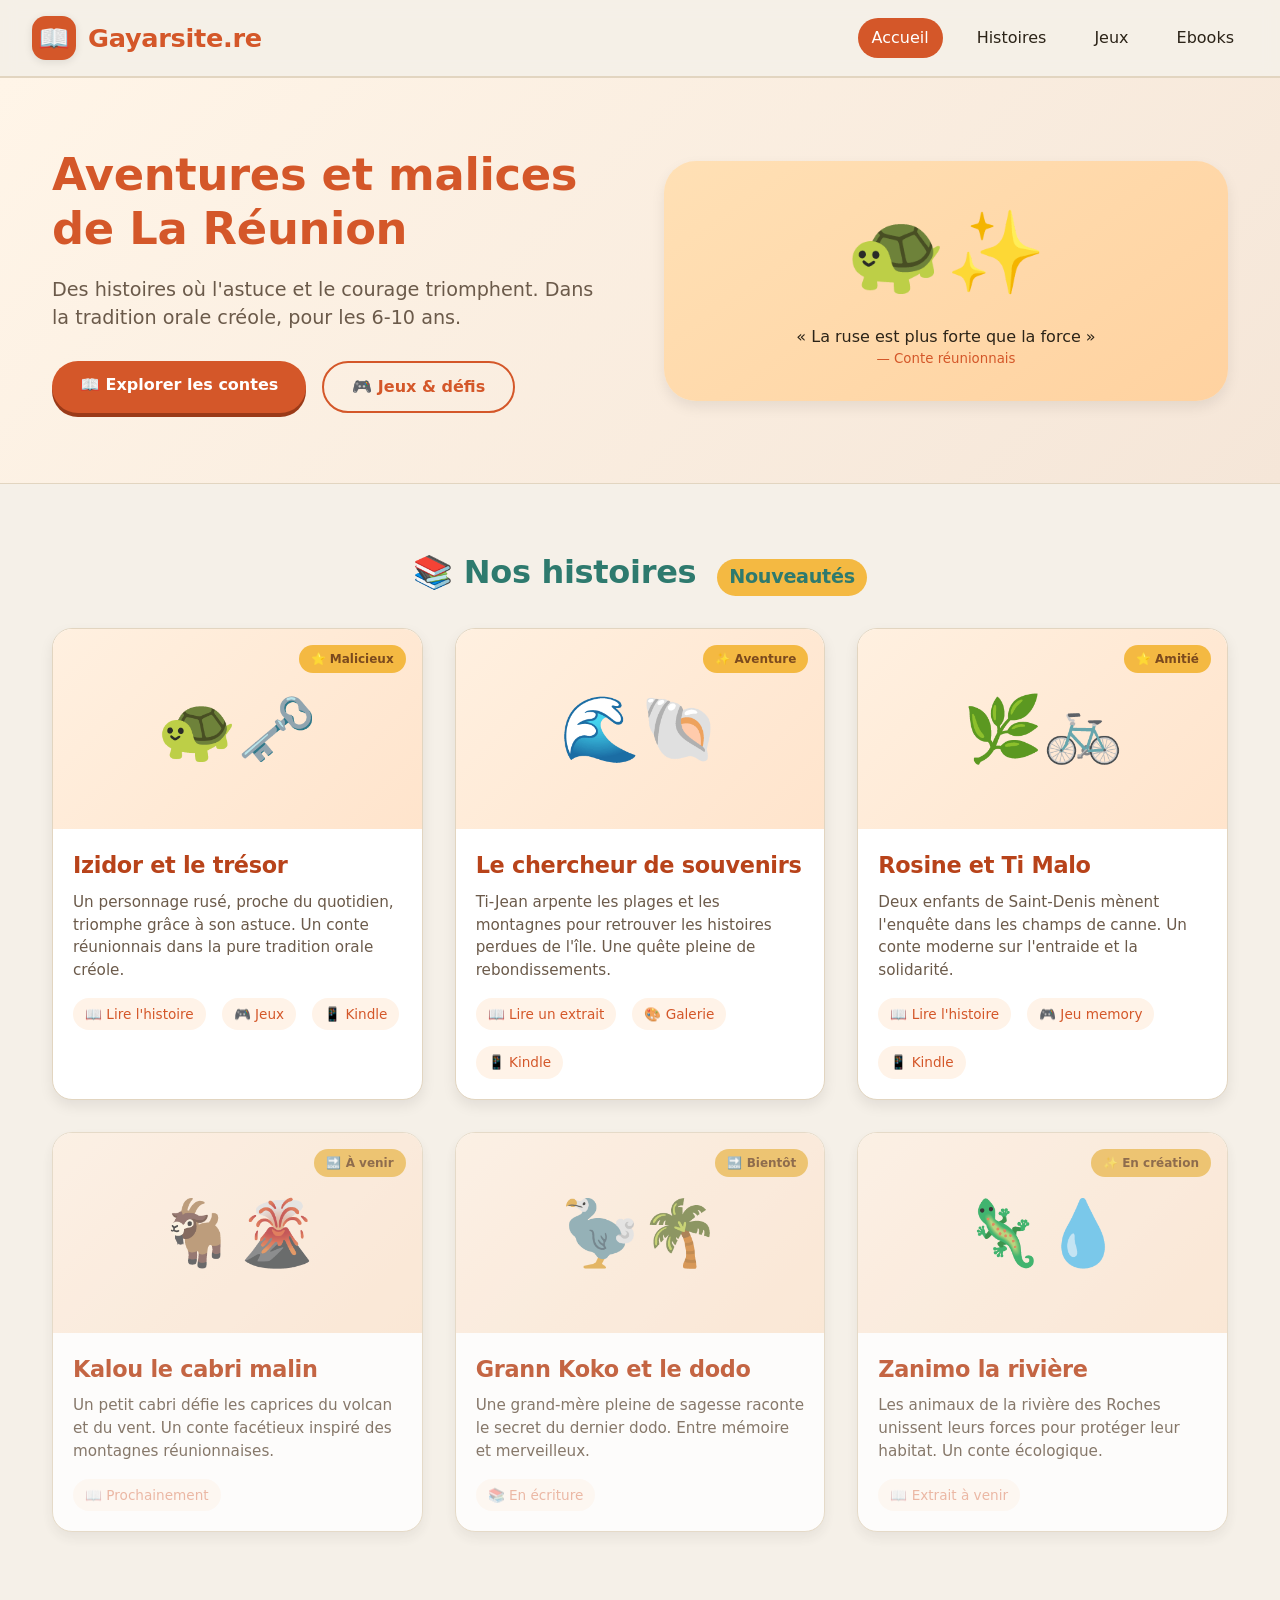
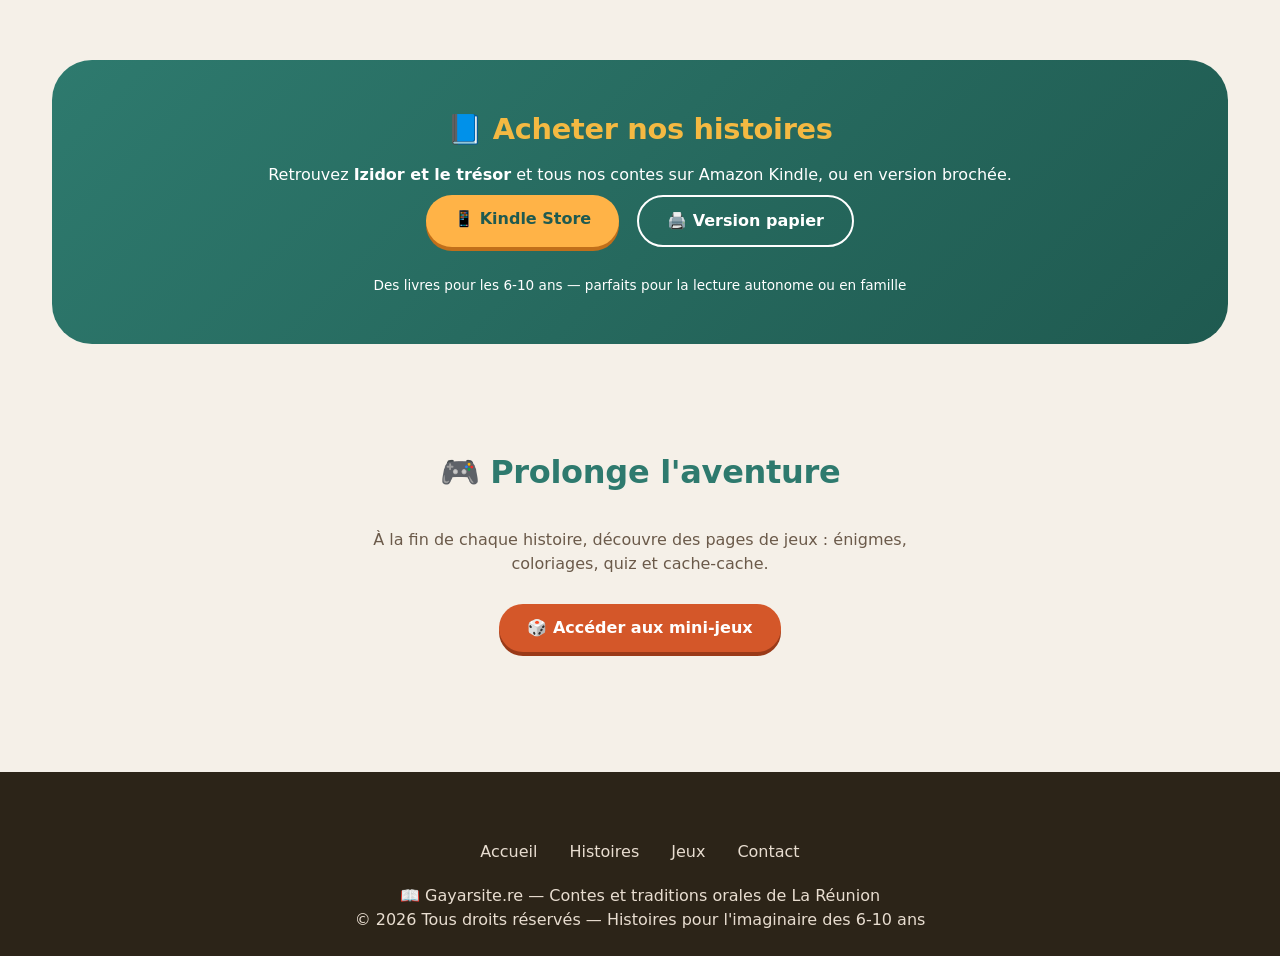
==== commit 26e0507a: "Update index.html" ====
--- a/index.html
+++ b/index.html
@@ -645,7 +645,7 @@
           <h3>📘 Acheter nos histoires</h3>
           <p>Retrouvez <strong>Izidor et le trésor</strong> et tous nos contes sur Amazon Kindle, ou en version brochée.</p>
           <div style="display: flex; gap: 18px; justify-content: center; flex-wrap: wrap; margin-top: 8px;">
-            <a href="https://amazon.fr/" target="_blank" class="btn btn-kindle">📱 Kindle Store</a>
+            <a href="https://www.amazon.fr/dp/B0H1H15GXF" target="_blank" class="btn btn-kindle">📱 Kindle Store</a>
             <a href="#" class="btn btn-outline-light" onclick="alert('📚 Impression disponible sur demande')">🖨️ Version papier</a>
           </div>
           <p style="font-size:0.85rem; margin-top: 28px;">Des livres pour les 6-10 ans — parfaits pour la lecture autonome ou en famille</p>
@@ -673,7 +673,7 @@
         <a href="mailto:contact@gayarsite.re">Contact</a>
       </div>
       <p>📖 Gayarsite.re — Contes et traditions orales de La Réunion</p>
-      <p class="copyright">© 2025 Tous droits réservés — Histoires pour l'imaginaire des 6-10 ans</p>
+      <p class="copyright">© 2026 Tous droits réservés — Histoires pour l'imaginaire des 6-10 ans</p>
     </div>
   </footer>
 
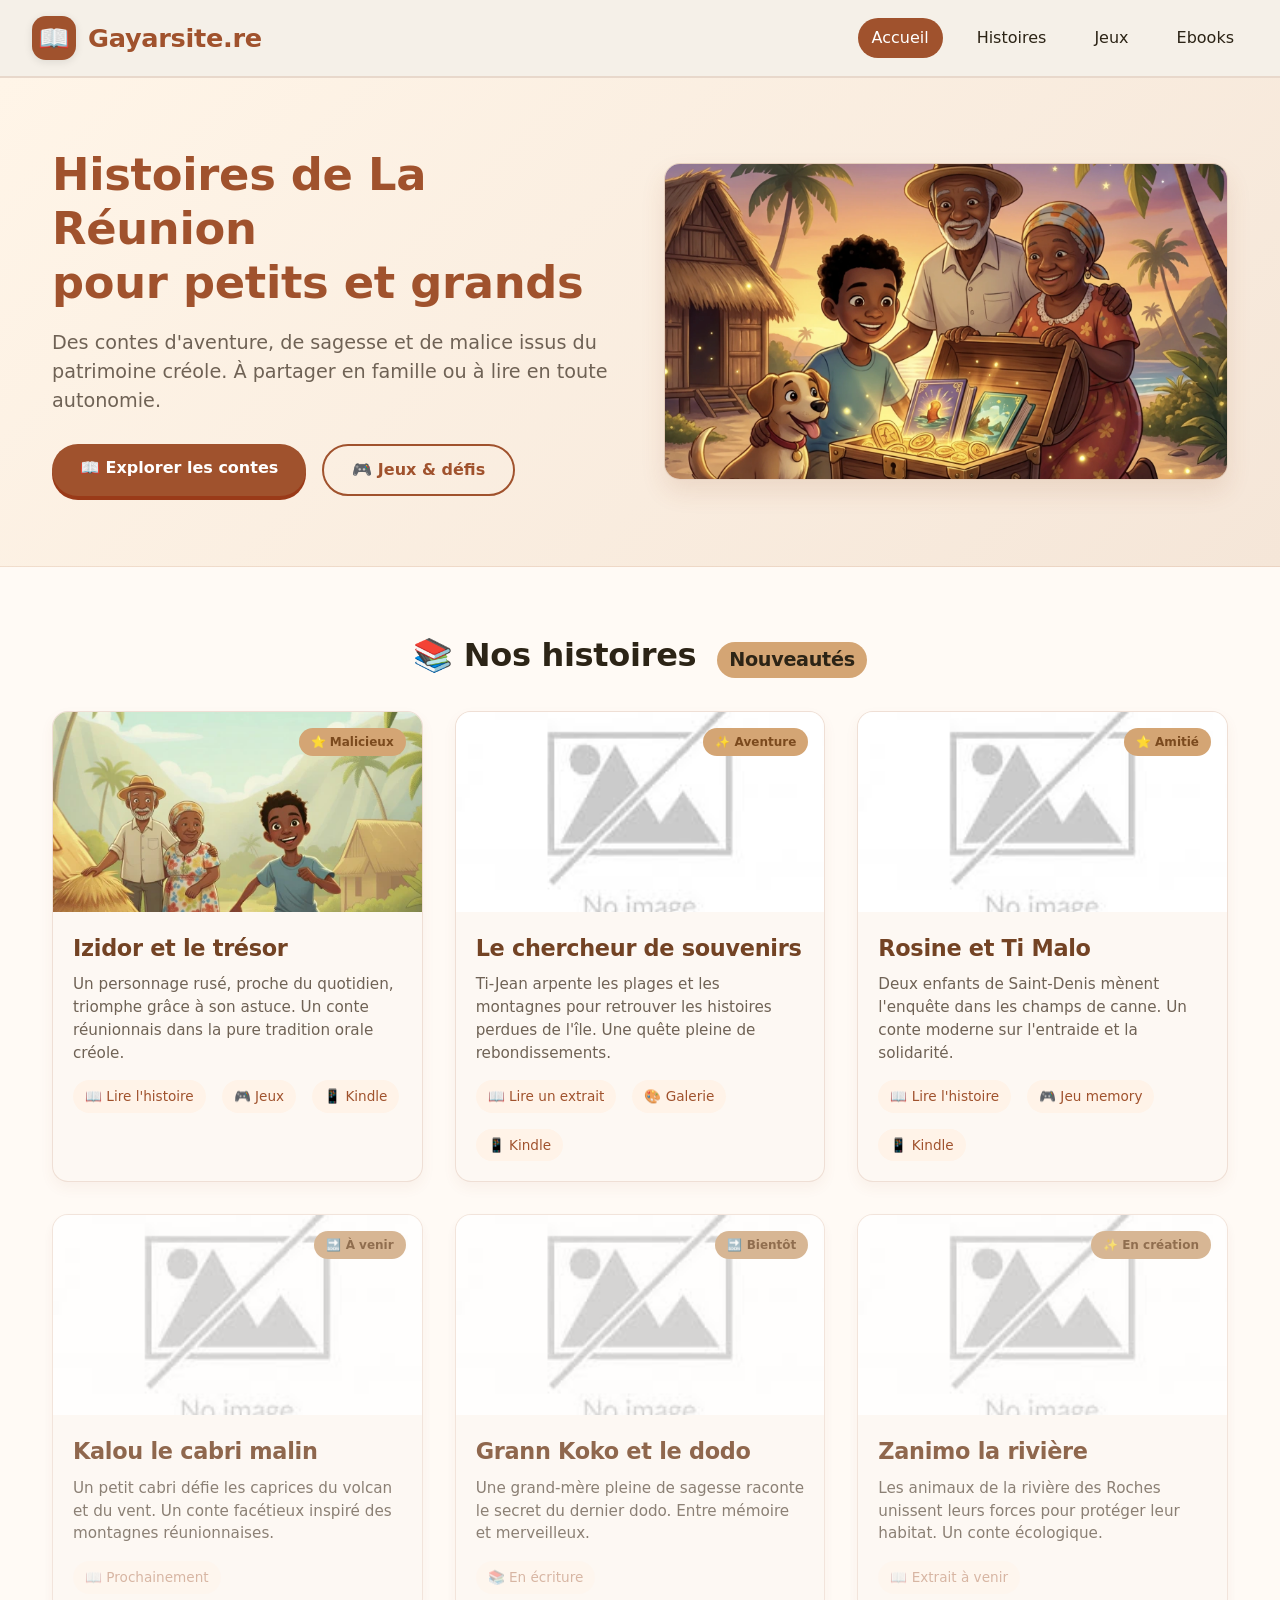
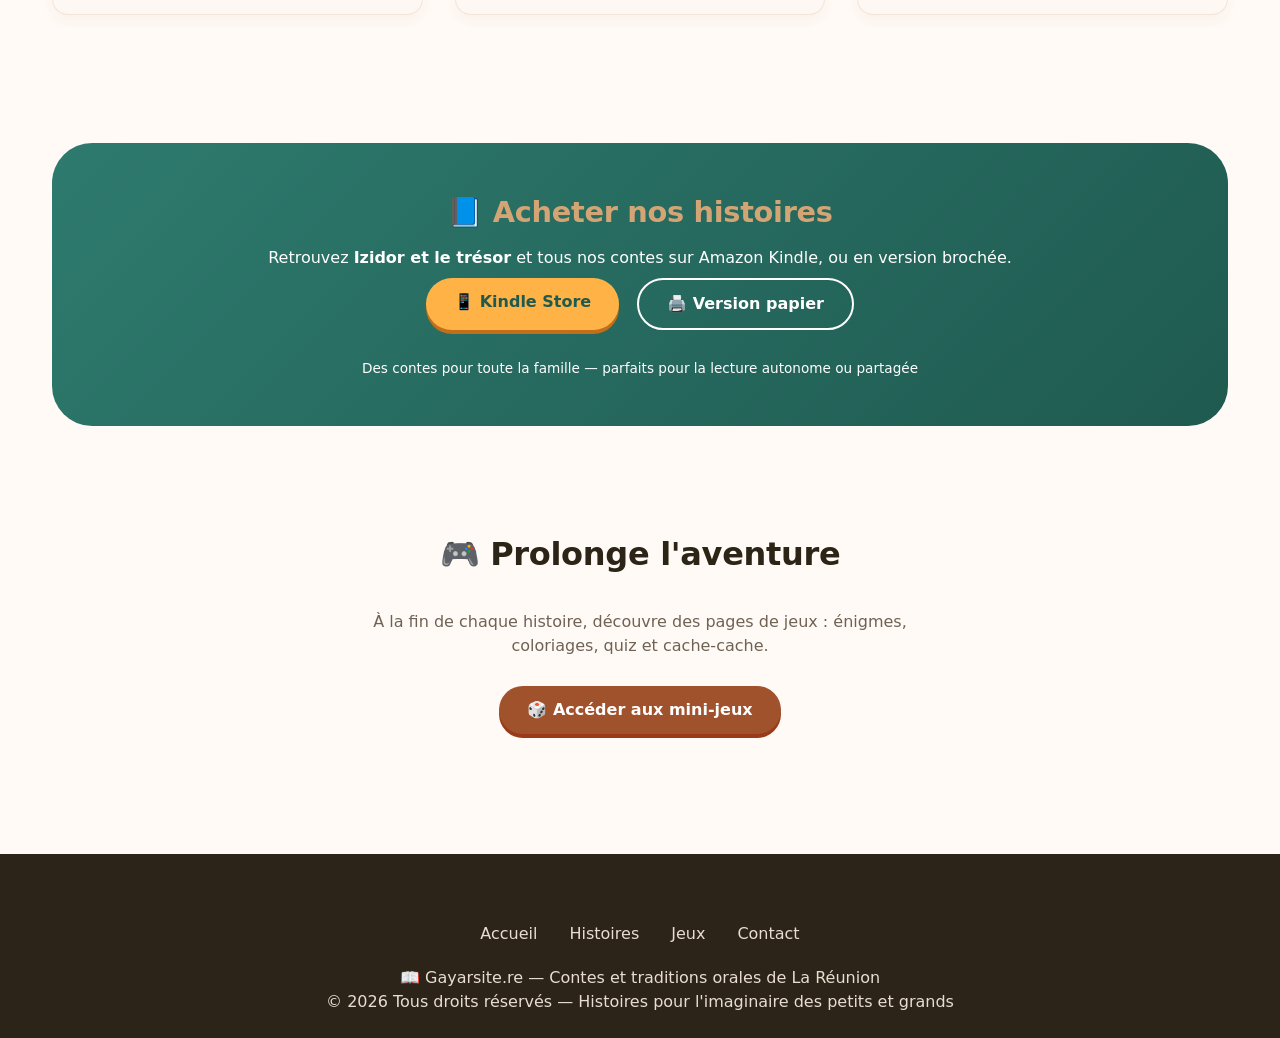
==== commit fd7d376b: "v2.0 v2.0" ====
--- a/index.html
+++ b/index.html
@@ -3,15 +3,15 @@
 <head>
   <meta charset="UTF-8">
   <meta name="viewport" content="width=device-width, initial-scale=1.0">
-  <title>Gayarsite.re — Contes et aventures de La Réunion</title>
-  <meta name="description" content="Découvrez Izidor et le trésor, un conte réunionnais malicieux, et d'autres histoires pour les 6-10 ans. Ebooks Kindle, jeux et illustrations.">
-  <meta name="keywords" content="contes réunionnais, izidor et le trésor, histoires 6-10 ans, livres jeunesse, kindle, créole réunion">
+  <title>Gayarsite.re — Histoires de La Réunion pour petits et grands</title>
+  <meta name="description" content="Découvrez Izidor et le trésor, un conte réunionnais malicieux, et d'autres histoires pour petits et grands. Ebooks Kindle, jeux et illustrations.">
+  <meta name="keywords" content="contes réunionnais, izidor et le trésor, histoires pour petits et grands, contes créoles, kindle, créole réunion">
   <meta name="author" content="Gayarsite.re">
-  <meta property="og:title" content="Gayarsite.re — Contes et aventures de La Réunion">
-  <meta property="og:description" content="Des histoires malicieuses et palpitantes dans la tradition orale créole. Pour les 6-10 ans.">
+  <meta property="og:title" content="Gayarsite.re — Histoires de La Réunion pour petits et grands">
+  <meta property="og:description" content="Des histoires malicieuses et palpitantes dans la tradition orale créole. Pour petits et grands.">
   <meta property="og:type" content="website">
   <meta property="og:url" content="https://gayarsite.re/">
-  <meta property="og:image" content="/assets/commun/images/izidor-cover.webp">
+  <meta property="og:image" content="assets/commun/images/izidor-cover.webp">
   <meta name="twitter:card" content="summary_large_image">
   
   <style>
@@ -23,19 +23,21 @@
     }
 
     :root {
-      --color-bg: #F5F0E8;
-      --color-surface: #FFFFFF;
-      --color-primary: #D45729;
-      --color-primary-dark: #B8431A;
-      --color-secondary: #2E7A6E;
-      --color-accent: #F4B942;
-      --color-text: #2C2418;
-      --color-text-light: #6B5A4A;
-      --color-border: #E2D5C0;
-      --shadow-card: 0 6px 14px rgba(0,0,0,0.08);
-      --shadow-hover: 0 12px 24px rgba(0,0,0,0.12);
-      --radius-card: 20px;
-      --radius-btn: 30px;
+      --color-bg: #fffaf5;
+      --color-surface: #fdf8f3;
+      --color-light: #f5ebdf;
+      --color-soft: #efe0cf;
+      --color-text: #2c2416;
+      --color-text-light: #6f6255;
+      --color-primary: #a0522d;
+      --color-primary-dark: #734324;
+      --color-secondary: #2c2416;
+      --color-accent: #d4a574;
+      --color-border: rgba(160, 82, 45, 0.15);
+      --shadow-card: 0 6px 14px rgba(160, 82, 45, 0.06);
+      --shadow-hover: 0 12px 24px rgba(160, 82, 45, 0.12);
+      --radius-card: 16px;
+      --radius-btn: 999px;
       --transition: all 0.25s ease;
     }
 
@@ -194,27 +196,28 @@
       margin-bottom: 28px;
     }
 
-    .hero-image {
-      background: linear-gradient(145deg, #FFE0B5, #FFD2A0);
-      border-radius: 32px;
-      padding: 24px;
-      text-align: center;
-      min-height: 240px;
-      display: flex;
-      flex-direction: column;
+    .hero-image-container {
+      border-radius: var(--radius-card);
+      overflow: hidden;
+      box-shadow: var(--shadow-hover);
+      display: flex;
       align-items: center;
       justify-content: center;
-      box-shadow: var(--shadow-card);
-    }
-
-    .hero-emoji {
-      font-size: 5rem;
-      margin-bottom: 12px;
-    }
-
-    .hero-image small {
-      color: var(--color-primary);
-      font-weight: 500;
+      background: linear-gradient(145deg, var(--color-light), var(--color-soft));
+      aspect-ratio: 16 / 9;
+      width: 100%;
+      border: 1px solid var(--color-border);
+    }
+
+    .hero-img-element {
+      width: 100%;
+      height: 100%;
+      object-fit: cover;
+      transition: var(--transition);
+    }
+    
+    .hero-image-container:hover .hero-img-element {
+      transform: scale(1.03);
     }
 
     /* Boutons */
@@ -286,12 +289,32 @@
 
     .card-cover {
       position: relative;
-      background: linear-gradient(135deg, #FFF0E0, #FFE4CC);
+      background: linear-gradient(135deg, var(--color-light) 0%, var(--color-soft) 100%);
       height: 200px;
       display: flex;
       align-items: center;
       justify-content: center;
+      overflow: hidden;
+    }
+
+    .card-cover-img {
+      width: 100%;
+      height: 100%;
+      object-fit: cover;
+      transition: var(--transition);
+    }
+
+    .story-card:hover .card-cover-img {
+      transform: scale(1.05);
+    }
+
+    .card-cover-placeholder {
       font-size: 4rem;
+      display: flex;
+      align-items: center;
+      justify-content: center;
+      width: 100%;
+      height: 100%;
     }
 
     .card-badge {
@@ -518,17 +541,20 @@
     <section class="hero">
       <div class="container hero-content">
         <div class="hero-text">
-          <h1>Aventures et malices <br>de La Réunion</h1>
-          <p>Des histoires où l'astuce et le courage triomphent. Dans la tradition orale créole, pour les 6-10 ans.</p>
+          <h1>Histoires de La Réunion <br>pour petits et grands</h1>
+          <p>Des contes d'aventure, de sagesse et de malice issus du patrimoine créole. À partager en famille ou à lire en toute autonomie.</p>
           <div style="display: flex; gap: 16px; flex-wrap: wrap;">
             <a href="#histoires" class="btn btn-primary">📖 Explorer les contes</a>
             <a href="izidor/jeux/index.html" class="btn btn-secondary">🎮 Jeux & défis</a>
           </div>
         </div>
-        <div class="hero-image">
-          <div class="hero-emoji">🐢✨</div>
-          <p style="font-weight: 500;">« La ruse est plus forte que la force »</p>
-          <small>— Conte réunionnais</small>
+        <div class="hero-image-container">
+          <img src="assets/commun/images/izidor-hero.webp" alt="Izidor et le trésor" class="hero-img-element" onerror="this.style.display='none'; this.nextElementSibling.style.display='flex';">
+          <div class="hero-emoji-fallback" style="display: none; flex-direction: column; align-items: center; justify-content: center; padding: 20px; text-align: center; width: 100%; height: 100%;">
+            <div style="font-size: 4rem; margin-bottom: 8px;">🐢✨</div>
+            <p style="font-weight: 500; font-size: 1rem; color: var(--color-text); margin-bottom: 4px;">« La ruse est plus forte que la force »</p>
+            <small style="color: var(--color-primary);">— Conte réunionnais</small>
+          </div>
         </div>
       </div>
     </section>
@@ -542,7 +568,10 @@
           <!-- IZIDOR ET LE TRÉSOR (conte réunionnais malicieux) -->
           <div class="story-card">
             <div class="card-cover">
-              <span>🐢🗝️</span>
+              <img src="assets/commun/images/izidor-cover.webp" alt="Izidor et le trésor" class="card-cover-img" onerror="this.style.display='none'; this.nextElementSibling.style.display='flex';">
+              <div class="card-cover-placeholder" style="display: none;">
+                <span>🐢🗝️</span>
+              </div>
               <span class="card-badge">⭐ Malicieux</span>
             </div>
             <div class="card-content">
@@ -559,14 +588,17 @@
           <!-- LE CHERCHEUR DE SOUVENIRS -->
           <div class="story-card">
             <div class="card-cover">
-              <span>🌊🐚</span>
+              <img src="assets/commun/images/PLACEHOLDER-IMAGE NOT FOUND.jpg" alt="Le chercheur de souvenirs" class="card-cover-img" onerror="this.style.display='none'; this.nextElementSibling.style.display='flex';">
+              <div class="card-cover-placeholder" style="display: none;">
+                <span>🌊🐚</span>
+              </div>
               <span class="card-badge">✨ Aventure</span>
             </div>
             <div class="card-content">
               <h3>Le chercheur de souvenirs</h3>
               <p>Ti-Jean arpente les plages et les montagnes pour retrouver les histoires perdues de l'île. Une quête pleine de rebondissements.</p>
               <div class="card-links">
-                <a href="chercheur-souvenirs/index.html" class="icon-link">📖 Lire un extrait</a>
+                <a href="#" class="icon-link" onclick="alert('📖 L\'extrait de cette histoire sera bientôt en ligne !')">📖 Lire un extrait</a>
                 <a href="#" class="icon-link" onclick="alert('🎨 Illustrations interactives bientôt')">🎨 Galerie</a>
                 <a href="#" class="icon-link" onclick="alert('📘 Kindle disponible')">📱 Kindle</a>
               </div>
@@ -576,16 +608,19 @@
           <!-- ROSINE ET TI MALO -->
           <div class="story-card">
             <div class="card-cover">
-              <span>🌿🚲</span>
+              <img src="assets/commun/images/PLACEHOLDER-IMAGE NOT FOUND.jpg" alt="Rosine et Ti Malo" class="card-cover-img" onerror="this.style.display='none'; this.nextElementSibling.style.display='flex';">
+              <div class="card-cover-placeholder" style="display: none;">
+                <span>🌿🚲</span>
+              </div>
               <span class="card-badge">⭐ Amitié</span>
             </div>
             <div class="card-content">
               <h3>Rosine et Ti Malo</h3>
               <p>Deux enfants de Saint-Denis mènent l'enquête dans les champs de canne. Un conte moderne sur l'entraide et la solidarité.</p>
               <div class="card-links">
-                <a href="rosine-timalo/index.html" class="icon-link">📖 Lire l'histoire</a>
+                <a href="#" class="icon-link" onclick="alert('📖 Cette histoire sera bientôt disponible en ligne !')">📖 Lire l'histoire</a>
                 <a href="#" class="icon-link" onclick="alert('🎮 Memory game bientôt')">🎮 Jeu memory</a>
-                <a href="#" class="icon-link" onclick="alert('📘 Kindle dispo')">📱 Kindle</a>
+                <a href="#" class="icon-link" onclick="alert('📘 Kindle disponible')">📱 Kindle</a>
               </div>
             </div>
           </div>
@@ -593,7 +628,10 @@
           <!-- KALOU LE CABRI (bientôt) -->
           <div class="story-card coming-soon">
             <div class="card-cover">
-              <span>🐐🌋</span>
+              <img src="assets/commun/images/PLACEHOLDER-IMAGE NOT FOUND.jpg" alt="Kalou le cabri malin" class="card-cover-img" onerror="this.style.display='none'; this.nextElementSibling.style.display='flex';">
+              <div class="card-cover-placeholder" style="display: none;">
+                <span>🐐🌋</span>
+              </div>
               <span class="card-badge">🔜 À venir</span>
             </div>
             <div class="card-content">
@@ -608,7 +646,10 @@
           <!-- GRANN KOKO ET LE DODO -->
           <div class="story-card coming-soon">
             <div class="card-cover">
-              <span>🦤🌴</span>
+              <img src="assets/commun/images/PLACEHOLDER-IMAGE NOT FOUND.jpg" alt="Grann Koko et le dodo" class="card-cover-img" onerror="this.style.display='none'; this.nextElementSibling.style.display='flex';">
+              <div class="card-cover-placeholder" style="display: none;">
+                <span>🦤🌴</span>
+              </div>
               <span class="card-badge">🔜 Bientôt</span>
             </div>
             <div class="card-content">
@@ -623,7 +664,10 @@
           <!-- ZANIMO LA RIVIÈRE -->
           <div class="story-card coming-soon">
             <div class="card-cover">
-              <span>🦎💧</span>
+              <img src="assets/commun/images/PLACEHOLDER-IMAGE NOT FOUND.jpg" alt="Zanimo la rivière" class="card-cover-img" onerror="this.style.display='none'; this.nextElementSibling.style.display='flex';">
+              <div class="card-cover-placeholder" style="display: none;">
+                <span>🦎💧</span>
+              </div>
               <span class="card-badge">✨ En création</span>
             </div>
             <div class="card-content">
@@ -648,7 +692,7 @@
             <a href="https://www.amazon.fr/dp/B0H1H15GXF" target="_blank" class="btn btn-kindle">📱 Kindle Store</a>
             <a href="#" class="btn btn-outline-light" onclick="alert('📚 Impression disponible sur demande')">🖨️ Version papier</a>
           </div>
-          <p style="font-size:0.85rem; margin-top: 28px;">Des livres pour les 6-10 ans — parfaits pour la lecture autonome ou en famille</p>
+          <p style="font-size:0.85rem; margin-top: 28px;">Des contes pour toute la famille — parfaits pour la lecture autonome ou partagée</p>
         </div>
       </div>
     </section>
@@ -673,7 +717,7 @@
         <a href="mailto:contact@gayarsite.re">Contact</a>
       </div>
       <p>📖 Gayarsite.re — Contes et traditions orales de La Réunion</p>
-      <p class="copyright">© 2026 Tous droits réservés — Histoires pour l'imaginaire des 6-10 ans</p>
+      <p class="copyright">© 2026 Tous droits réservés — Histoires pour l'imaginaire des petits et grands</p>
     </div>
   </footer>
 
